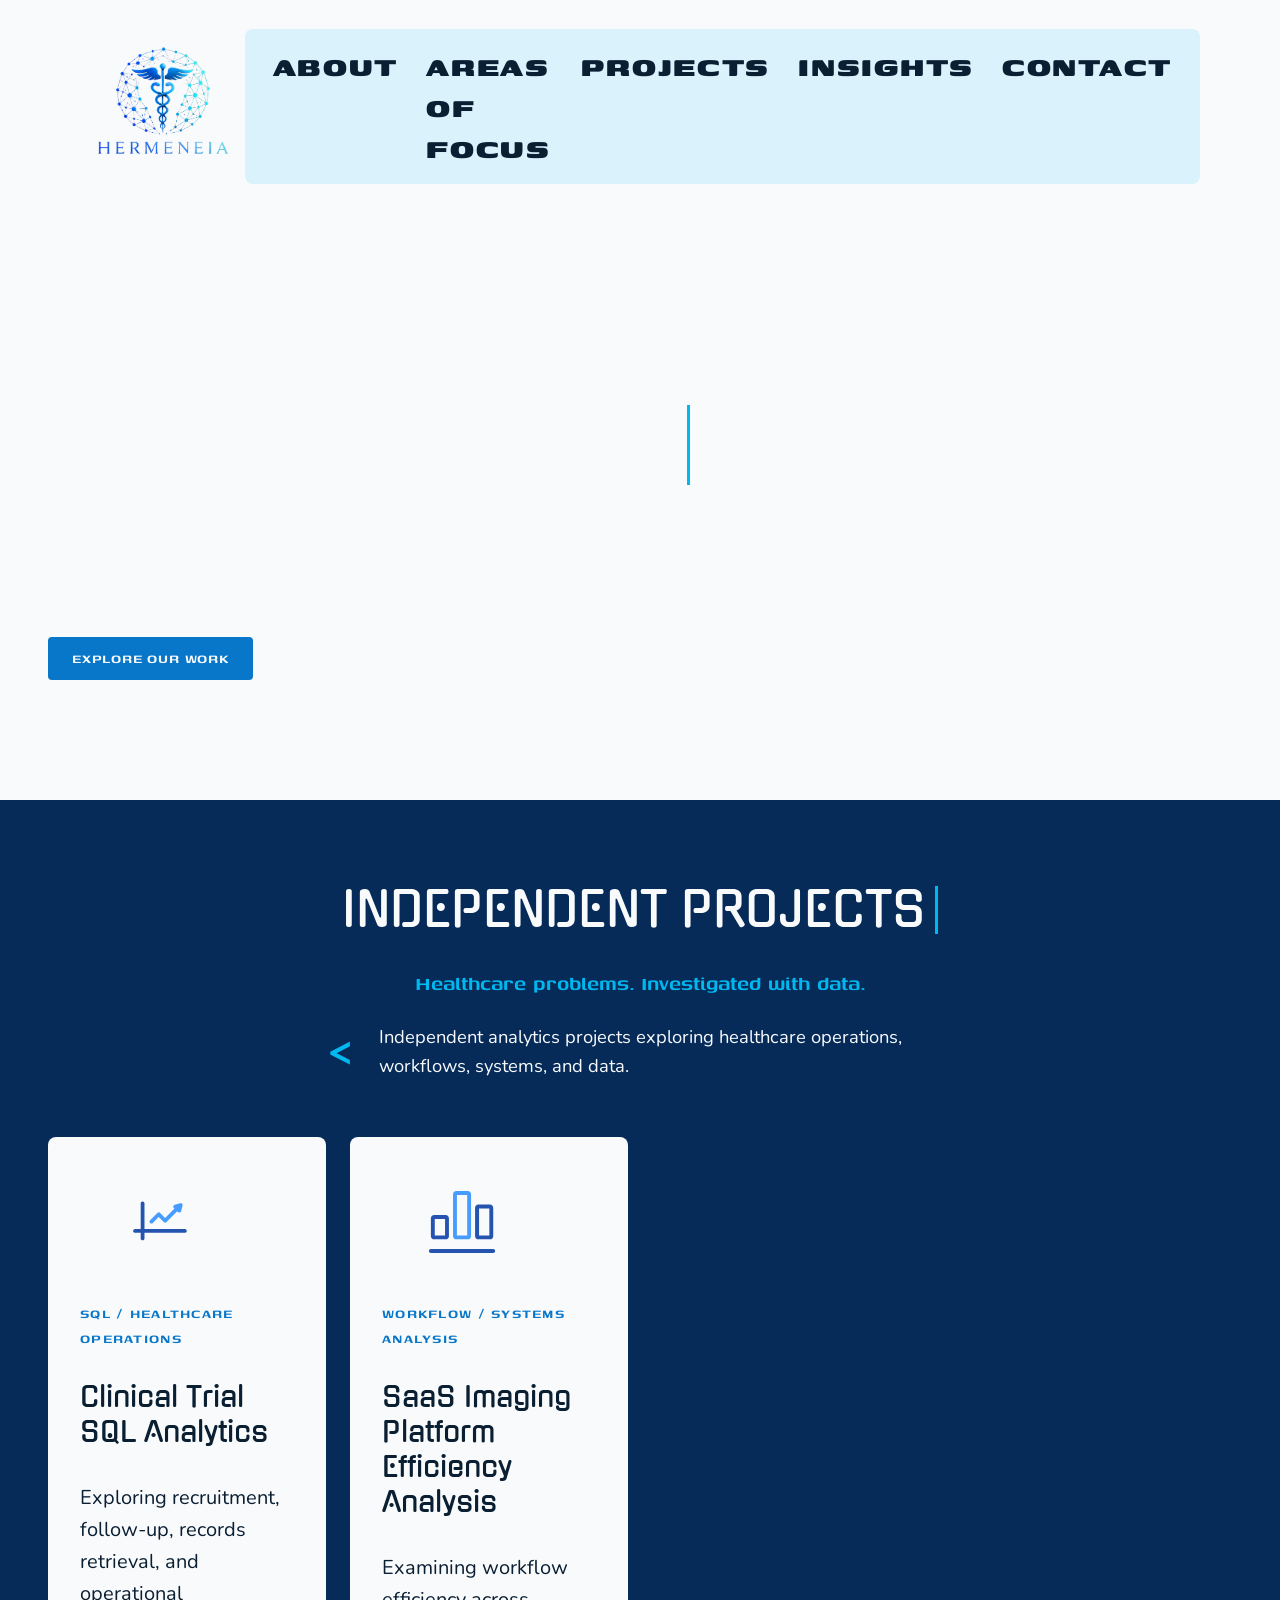
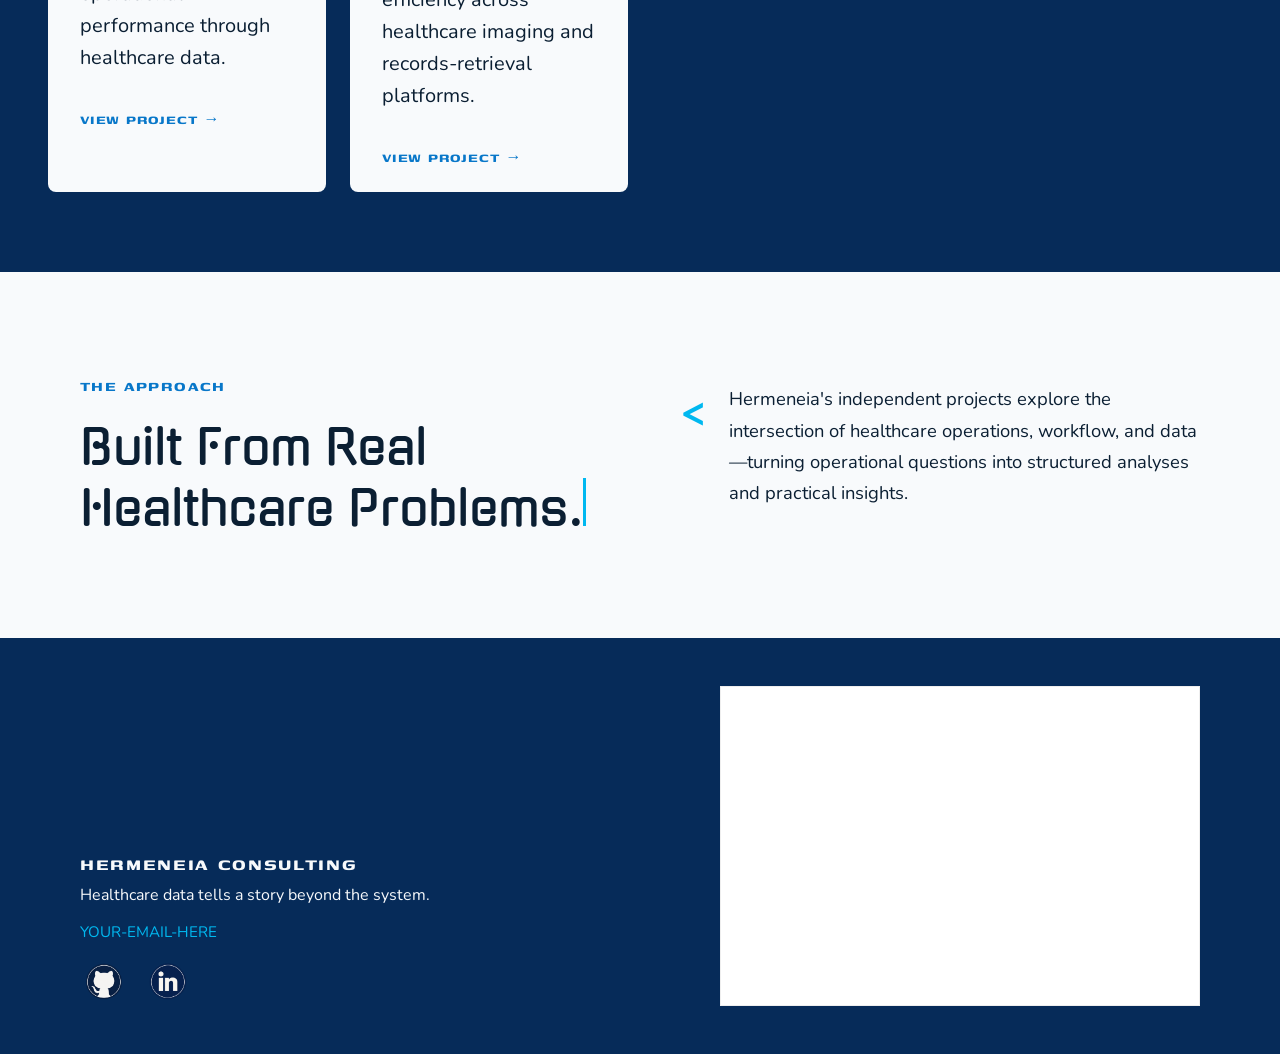
==== index.html @ ff1e73c4 "Build About page and add responsive design" ====
<!DOCTYPE html>
<html>
  <head>
    <meta charset="UTF-8">
    <meta name="viewport" content="width=device-width, initial-scale=1.0">
    <title>Hermeneia</title>
    <link rel="stylesheet" href="style.css">
  </head>

  <body>

    <header>
      <a class="brand" href="#">
        <img src="images/hermeneia-logo.png" alt="Hermeneia Consulting logo">
      </a>

      <nav>
        <a href="about.html">ABOUT</a>
        <a href="#">AREAS OF FOCUS</a>
        <a href="#">PROJECTS</a>
        <a href="#">INSIGHTS</a>
        <a href="#">CONTACT</a>
      </nav>
    </header>

    <main>

      <section class="hero">

  <video class="hero-video" autoplay muted loop playsinline>
    <source src="video/hero-network.mp4" type="video/mp4">
  </video>

  <div class="hero-content">
    <h1>
      OPERATIONAL ANALYTICS<br>
      FOR HEALTHCARE<span class="cursor"></span>
    </h1>

    <p>
      Healthcare operations, workflow analysis, and data-driven problem solving.
    </p>

    <a class="hero-button" href="#">EXPLORE OUR WORK</a>
  </div>

</section>

      <section class="projects">

        <div class="projects-header">

          <h2>
            INDEPENDENT PROJECTS<span class="cursor"></span>
          </h2>

          <p class="projects-intro">
            Healthcare problems. Investigated with data.
          </p>

          <div class="marked-text">
            <span class="text-marker">&lt;</span>

            <p>
              Independent analytics projects exploring healthcare operations,
              workflows, systems, and data.
            </p>
          </div>

        </div>

        <div class="project-grid">

          <article class="project-card">
            <img
              class="project-vector"
              src="images/clinical-trial.svg"
              alt=""
            >

            <p class="project-type">SQL / HEALTHCARE OPERATIONS</p>

            <h3>Clinical Trial SQL Analytics</h3>

            <p>
              Exploring recruitment, follow-up, records retrieval, and operational
              performance through healthcare data.
            </p>

            <a href="https://github.com/hermeneia-consulting/clinical-trial-sql-analytics">VIEW PROJECT →</a>
          </article>

          <article class="project-card">
            <img
              class="project-vector"
              src="images/imaging-platform.svg"
              alt=""
            >

            <p class="project-type">WORKFLOW / SYSTEMS ANALYSIS</p>

            <h3>SaaS Imaging Platform Efficiency Analysis</h3>

            <p>
              Examining workflow efficiency across healthcare imaging and
              records-retrieval platforms.
            </p>

            <a href="https://github.com/hermeneia-consulting/saas-imaging-platform-efficiency-analysis">VIEW PROJECT →</a>
          </article>

        </div>

      </section>

      <section class="approach">

        <div class="approach-heading">
          <p class="approach-label">THE APPROACH</p>

          <h2>
            Built From Real<br>
            Healthcare Problems.<span class="cursor"></span>
          </h2>
        </div>

        <div class="approach-text">

          <span class="text-marker">&lt;</span>

          <div class="approach-copy">
            <p>
              Hermeneia's independent projects explore the intersection of
              healthcare operations, workflow, and data—turning operational
              questions into structured analyses and practical insights.
            </p>
          </div>

        </div>

      </section>

    </main>

    <footer>

      <div class="footer-contact">

        <div class="footer-brand">
          <p>HERMENEIA CONSULTING</p>
          <p>Healthcare data tells a story beyond the system.</p>
        </div>

        <a class="footer-email" href="mailto:YOUR-EMAIL-HERE">
          YOUR-EMAIL-HERE
        </a>

        <div class="footer-socials">

          <a href="https://github.com/hermeneia-consulting" aria-label="Hermeneia on GitHub">
            <img src="images/github-icon.png" alt="">
          </a>

          <a href="https://www.linkedin.com/company/hermeneia-healthcare/" aria-label="Hermeneia on LinkedIn">
            <img src="images/linkedin-icon.png" alt="">
          </a>

        </div>

      </div>

      <div class="footer-newsletter">
        <iframe
          src="https://thehumanoverride.substack.com/embed"
          width="480"
          height="320"
          style="border: 1px solid #EEE; background: white"
          frameborder="0"
          scrolling="no">
        </iframe>
      </div>

    </footer>

  </body>
</html>
---- style.css ----
@import url('https://fonts.googleapis.com/css2?family=Genos:wght@400;500;600;700&family=Gugi&family=Nunito:wght@400;500;600;700&display=swap');


/* ========================================
   BRAND VARIABLES
   ======================================== */

:root {
  --navy: #0B1F33;
  --deep-blue: #062B59;
  --blue: #0877C9;
  --cyan: #00B8F0;
  --ice-blue: #D9F2FB;
  --off-white: #F8FAFC;
  --slate: #334155;
}


/* ========================================
   GLOBAL
   ======================================== */

* {
  box-sizing: border-box;
}

html,
body {
  width: 100%;
  max-width: 100%;
  overflow-x: hidden;
}

body {
  margin: 0;
  font-family: 'Nunito', sans-serif;
  background-color: var(--off-white);
  color: var(--slate);
}

img,
video,
iframe {
  max-width: 100%;
}


/* ========================================
   HEADER / NAVIGATION
   ======================================== */

header {
  display: flex;
  justify-content: space-between;
  align-items: center;
  padding: 24px 80px;
}

.brand img {
  display: block;
  width: 200px;
  height: auto;
}

nav {
  display: flex;
  gap: 28px;

  padding: 16px 28px;

  background-color: var(--ice-blue);
  border-radius: 8px;
}

nav a {
  font-family: 'Genos', sans-serif;
  font-size: 2.15rem;
  font-weight: 1000;
  letter-spacing: 0.05em;

  color: var(--navy);
  text-decoration: none;
}


/* ========================================
   SHARED TYPOGRAPHY
   ======================================== */

main section {
  padding: 120px 48px;
}

h1 {
  margin: 0;

  font-family: 'Genos', sans-serif;
  font-size: 5rem;
  line-height: 0.9;
  font-weight: 600;

  color: var(--navy);
}

main section p {
  max-width: 600px;
  margin-top: 32px;

  font-size: 1.25rem;
  line-height: 1.6;
}

.cursor {
  display: inline-block;

  width: 3px;
  height: 1em;

  background-color: var(--cyan);

  animation: blink 1s step-end infinite;
}

@keyframes blink {
  50% {
    opacity: 0;
  }
}

.text-marker {
  font-family: 'Genos', sans-serif;
  font-size: 4rem;
  font-weight: 600;
  line-height: 0.8;

  color: var(--cyan);
  text-align: center;
}


/* ========================================
   HOME — HERO
   ======================================== */

.hero {
  position: relative;
  overflow: hidden;

  padding: 120px 48px;
}

.hero-video {
  position: absolute;
  inset: 0;

  width: 100%;
  height: 100%;

  object-fit: cover;

  z-index: 0;
}

.hero-content {
  position: relative;
  z-index: 1;
}

.hero h1,
.hero p {
  color: var(--off-white);
}

.hero-button {
  display: inline-block;

  margin-top: 24px;
  padding: 12px 24px;

  font-family: 'Genos', sans-serif;
  font-size: 1rem;
  font-weight: 600;
  letter-spacing: 0.05em;

  color: var(--off-white);
  background-color: var(--blue);

  text-decoration: none;
  border-radius: 4px;
}

.hero-button:hover {
  background-color: var(--cyan);
}


/* ========================================
   HOME — PROJECTS
   ======================================== */

.projects {
  padding: 80px 48px;

  background-color: var(--deep-blue);
  color: var(--off-white);
}

.projects-header {
  display: flex;
  flex-direction: column;
  align-items: center;

  width: 100%;
}

.projects-header h2 {
  display: flex;
  align-items: center;
  justify-content: center;
  gap: 10px;

  width: 100%;
  margin: 0 0 24px;

  font-family: 'Gugi', sans-serif;
  font-size: 3rem;
  font-weight: 400;

  text-align: center;
}

.projects-intro {
  margin: 0 0 20px;

  font-family: 'Genos', sans-serif;
  font-size: 1.5rem;
  font-weight: 600;

  color: var(--cyan);
  text-align: center;
}

.projects-header .marked-text {
  display: grid;
  grid-template-columns: 48px 1fr;
  column-gap: 16px;
  align-items: start;

  max-width: 650px;
}

.projects-header .text-marker {
  font-size: 4rem;
  line-height: 0.8;
  text-align: center;
}

.projects-header .marked-text p {
  margin: 0;

  font-family: 'Nunito', sans-serif;
  font-size: 1.15rem;
  line-height: 1.6;

  text-align: left;
}

.project-grid {
  display: grid;
  grid-template-columns: repeat(4, 1fr);
  gap: 24px;

  margin-top: 56px;
}

.project-card {
  padding: 24px 32px;

  background-color: var(--off-white);
  color: var(--navy);

  border-radius: 8px;
}

.project-vector {
  display: block;

  width: 100%;
  max-width: 160px;
  height: 120px;

  margin-bottom: 20px;

  object-fit: contain;
}

.project-type {
  margin-top: 0;

  font-family: 'Genos', sans-serif;
  font-size: 1rem;
  font-weight: 600;
  letter-spacing: 0.08em;

  color: var(--blue);
}

.project-card h3 {
  font-family: 'Gugi', sans-serif;
  font-size: 1.75rem;
  font-weight: 400;
}

.project-card > p {
  line-height: 1.6;
}

.project-card a {
  display: inline-block;

  margin-top: 16px;

  font-family: 'Genos', sans-serif;
  font-weight: 700;
  letter-spacing: 0.05em;

  color: var(--blue);
  text-decoration: none;
}

.project-card a:hover {
  color: var(--cyan);
}


/* ========================================
   HOME — APPROACH
   ======================================== */

.approach {
  display: grid;
  grid-template-columns: 1fr 1fr;
  gap: 80px;

  padding: 100px 80px;

  background-color: var(--off-white);
  color: var(--navy);
}

.approach-label {
  margin: 0 0 20px;

  font-family: 'Genos', sans-serif;
  font-size: 1.1rem;
  font-weight: 700;
  letter-spacing: 0.08em;

  color: var(--blue);
}

.approach h2 {
  margin: 0;

  font-family: 'Gugi', sans-serif;
  font-size: 3rem;
  font-weight: 400;
  line-height: 1.2;
}

.approach-text {
  display: flex;
  align-items: flex-start;
  align-self: center;
  gap: 24px;

  max-width: 650px;
}

.marked-text {
  display: grid;
  grid-template-columns: 48px 1fr;
  column-gap: 16px;
  align-items: start;

  max-width: 650px;
}

.marked-text p {
  margin: 0;

  font-family: 'Nunito', sans-serif;
  font-size: 1.15rem;
  line-height: 1.6;
}

.approach-copy p:first-child {
  margin-top: 0;
}

.approach-copy p {
  font-size: 1.15rem;
  line-height: 1.7;
}


/* ========================================
   ABOUT — HERO
   ======================================== */

.about-hero {
  position: relative;
  overflow: hidden;

  min-height: 520px;
  padding: 100px 80px;

  display: flex;
  align-items: center;

  background-color: var(--deep-blue);
  color: var(--off-white);
}

.about-hero-content {
  position: relative;

  max-width: 720px;

  z-index: 2;
}

.about-hero h1,
.about-hero p {
  color: var(--off-white);
}

.about-hero p {
  max-width: 600px;
  margin-top: 32px;

  font-size: 1.25rem;
  line-height: 1.6;
}


/* ========================================
   ABOUT — HERO NETWORK
   ======================================== */

.network-graphic {
  position: absolute;
  top: 50%;
  right: 2%;

  width: 900px;
  height: 620px;

  transform: translateY(-50%) scale(1.15);
  transform-origin: center;

  z-index: 1;
  opacity: 0.9;
}

.network-node {
  position: absolute;

  width: 12px;
  height: 12px;

  border: 2px solid var(--cyan);
  border-radius: 50%;

  background-color: var(--deep-blue);

  box-shadow: 0 0 14px rgba(0, 184, 240, 0.45);
}

.node-1 {
  top: 40px;
  left: 80px;
}

.node-2 {
  top: 110px;
  left: 210px;
}

.node-3 {
  top: 55px;
  left: 380px;
}

.node-4 {
  top: 220px;
  left: 120px;
}

.node-5 {
  top: 260px;
  left: 300px;
}

.node-6 {
  top: 180px;
  left: 450px;
}

.node-7 {
  top: 120px;
  left: 520px;
}

.node-8 {
  top: 330px;
  left: 520px;
}

.node-9 {
  top: 420px;
  left: 220px;
}

.node-10 {
  top: 470px;
  left: 620px;
}

.node-11 {
  top: 70px;
  left: 650px;
}

.node-12 {
  top: 190px;
  left: 700px;
}

.node-13 {
  top: 300px;
  left: 640px;
}

.node-14 {
  top: 390px;
  left: 740px;
}

.node-15 {
  top: 500px;
  left: 470px;
}

.node-16 {
  top: 530px;
  left: 760px;
}

.network-line {
  position: absolute;

  height: 1px;

  background-color: var(--cyan);

  transform-origin: left center;

  opacity: 0.35;
}

.line-1 {
  width: 150px;
  top: 48px;
  left: 90px;
  transform: rotate(28deg);
}

.line-2 {
  width: 175px;
  top: 116px;
  left: 220px;
  transform: rotate(-18deg);
}

.line-3 {
  width: 190px;
  top: 122px;
  left: 215px;
  transform: rotate(55deg);
}

.line-4 {
  width: 185px;
  top: 228px;
  left: 130px;
  transform: rotate(12deg);
}

.line-5 {
  width: 165px;
  top: 266px;
  left: 310px;
  transform: rotate(-28deg);
}

.line-6 {
  width: 220px;
  top: 62px;
  left: 390px;
  transform: rotate(98deg);
}

.line-7 {
  width: 210px;
  top: 128px;
  left: 390px;
  transform: rotate(8deg);
}

.line-8 {
  width: 240px;
  top: 270px;
  left: 300px;
  transform: rotate(28deg);
}

.line-9 {
  width: 200px;
  top: 410px;
  left: 230px;
  transform: rotate(-18deg);
}

.line-10 {
  width: 180px;
  top: 345px;
  left: 510px;
  transform: rotate(62deg);
}

.line-11 {
  width: 150px;
  top: 78px;
  left: 530px;
  transform: rotate(-4deg);
}

.line-12 {
  width: 140px;
  top: 128px;
  left: 650px;
  transform: rotate(58deg);
}

.line-13 {
  width: 175px;
  top: 198px;
  left: 535px;
  transform: rotate(-3deg);
}

.line-14 {
  width: 155px;
  top: 198px;
  left: 700px;
  transform: rotate(67deg);
}

.line-15 {
  width: 180px;
  top: 308px;
  left: 640px;
  transform: rotate(34deg);
}

.line-16 {
  width: 190px;
  top: 398px;
  left: 570px;
  transform: rotate(-28deg);
}

.line-17 {
  width: 230px;
  top: 308px;
  left: 420px;
  transform: rotate(56deg);
}

.line-18 {
  width: 300px;
  top: 508px;
  left: 470px;
  transform: rotate(5deg);
}

.line-19 {
  width: 250px;
  top: 398px;
  left: 740px;
  transform: rotate(98deg);
}

.line-20 {
  width: 270px;
  top: 190px;
  left: 440px;
  transform: rotate(42deg);
}

.network-node:nth-of-type(3n) {
  width: 7px;
  height: 7px;
  opacity: 0.65;
}

.network-node:nth-of-type(4n) {
  width: 5px;
  height: 5px;

  border-width: 1px;

  opacity: 0.45;
}


/* ========================================
   ABOUT — THE STORY
   ======================================== */

.about-story {
  position: relative;
  overflow: hidden;

  width: 100%;
  min-height: 360px;
  padding: 80px;

  display: flex;
  align-items: center;

  background-color: var(--ice-blue);
  color: var(--navy);
}

.story-content {
  position: relative;

  display: grid;
  grid-template-columns: 48px 1fr;
  column-gap: 24px;

  width: 50%;
  max-width: 700px;

  z-index: 2;
}

.story-content .text-marker {
  margin-top: 2px;
}

.story-copy h2 {
  margin: 0 0 24px;

  font-family: 'Gugi', sans-serif;
  font-size: 2.5rem;
  font-weight: 600;
  line-height: 1.2;
  letter-spacing: 0.03em;

  color: var(--navy);
}

.story-copy p {
  margin: 0 0 20px;
  max-width: 560px;

  font-size: 1.15rem;
  line-height: 1.6;

  color: var(--navy);
}


/* ========================================
   ABOUT — STORY NETWORK
   ======================================== */

.story-network {
  position: absolute;
  top: 50%;
  right: -5%;

  width: 900px;
  height: 420px;

  transform: translateY(-50%) scale(1.1);
  transform-origin: center;

  z-index: 1;
  opacity: 0.65;
}

.story-node {
  position: absolute;

  width: 10px;
  height: 10px;

  border: 2px solid var(--cyan);
  border-radius: 50%;

  background-color: var(--ice-blue);
}

.story-node-1 {
  top: 70px;
  left: 80px;
}

.story-node-2 {
  top: 150px;
  left: 210px;
}

.story-node-3 {
  top: 85px;
  left: 350px;
}

.story-node-4 {
  top: 220px;
  left: 390px;
}

.story-node-5 {
  top: 135px;
  left: 520px;
}

.story-node-6 {
  top: 275px;
  left: 600px;
}

.story-node-7 {
  top: 80px;
  left: 680px;
}

.story-node-8 {
  top: 40px;
  left: 470px;
}

.story-node-9 {
  top: 175px;
  left: 610px;
}

.story-node-10 {
  top: 300px;
  left: 500px;
}

.story-node-11 {
  top: 45px;
  left: 720px;
}

.story-node-12 {
  top: 250px;
  left: 710px;
}

.story-line {
  position: absolute;

  height: 1px;

  background-color: var(--blue);

  transform-origin: left center;

  opacity: 0.55;
}

.story-line-1 {
  width: 155px;
  top: 78px;
  left: 88px;
  transform: rotate(32deg);
}

.story-line-2 {
  width: 155px;
  top: 156px;
  left: 218px;
  transform: rotate(-26deg);
}

.story-line-3 {
  width: 145px;
  top: 94px;
  left: 358px;
  transform: rotate(68deg);
}

.story-line-4 {
  width: 160px;
  top: 228px;
  left: 398px;
  transform: rotate(-33deg);
}

.story-line-5 {
  width: 165px;
  top: 142px;
  left: 528px;
  transform: rotate(58deg);
}

.story-line-6 {
  width: 180px;
  top: 282px;
  left: 608px;
  transform: rotate(-67deg);
}

.story-line-7 {
  width: 175px;
  top: 92px;
  left: 358px;
  transform: rotate(17deg);
}

.story-line-8 {
  width: 220px;
  top: 158px;
  left: 218px;
  transform: rotate(20deg);
}

.story-line-9 {
  width: 150px;
  top: 48px;
  left: 478px;
  transform: rotate(57deg);
}

.story-line-10 {
  width: 150px;
  top: 182px;
  left: 618px;
  transform: rotate(125deg);
}

.story-line-11 {
  width: 220px;
  top: 308px;
  left: 508px;
  transform: rotate(-15deg);
}

.story-line-12 {
  width: 245px;
  top: 52px;
  left: 478px;
  transform: rotate(0deg);
}

.story-line-13 {
  width: 210px;
  top: 182px;
  left: 618px;
  transform: rotate(21deg);
}

.story-line-14 {
  width: 220px;
  top: 258px;
  left: 520px;
  transform: rotate(-36deg);
}


/* ========================================
   ABOUT — OPERATIONS / DATA / SYSTEMS
   ======================================== */

.about-pillars {
  padding: 90px 80px;

  display: flex;
  justify-content: center;
  align-items: center;
  gap: 36px;

  background-color: var(--off-white);
}

.pillar {
  width: 220px;

  text-align: center;
}

.pillar-icon {
  width: 72px;
  height: 72px;

  margin: 0 auto 20px;

  display: flex;
  justify-content: center;
  align-items: center;

  border-radius: 50%;

  background-color: var(--ice-blue);
}

.pillar-icon img {
  width: 40px;
  height: 40px;

  object-fit: contain;
}

.pillar h3 {
  margin: 0 0 10px;

  font-family: 'Genos', sans-serif;
  font-size: 1.4rem;
  font-weight: 700;
  letter-spacing: 0.06em;

  color: var(--navy);
}

.pillar p {
  margin: 0;

  font-size: 1rem;
  line-height: 1.5;

  color: var(--slate);
}

.pillar-connector {
  width: 100px;
  height: 1px;

  background-color: var(--cyan);

  opacity: 0.6;
}


/* ========================================
   ABOUT — CLOSING
   ======================================== */

.about-closing {
  position: relative;
  overflow: hidden;

  width: 100%;
  min-height: 360px;
  padding: 80px;

  display: grid;
  grid-template-columns: 60px minmax(0, 700px) 1fr;
  column-gap: 24px;
  align-items: center;

  background-color: var(--ice-blue);
  color: var(--navy);
}

.closing-marker {
  align-self: start;
  padding-top: 6px;
}

.closing-copy {
  position: relative;
  z-index: 2;
}

.closing-copy h2 {
  margin: 0 0 24px;

  font-family: 'Gugi', sans-serif;
  font-size: 2.5rem;
  font-weight: 600;
  line-height: 1.2;
  letter-spacing: 0.03em;

  color: var(--navy);
}

.closing-copy p {
  max-width: 620px;
  margin: 0 0 18px;

  font-size: 1.15rem;
  line-height: 1.7;

  color: var(--slate);
}

.closing-highlight {
  font-family: 'Genos', sans-serif;
  font-size: 1.35rem !important;
  font-weight: 700;

  color: var(--cyan) !important;
}


/* ========================================
   ABOUT — CLOSING NETWORK
   ======================================== */

.closing-network {
  position: absolute;
  top: 50%;
  right: -2%;

  width: 520px;
  height: 300px;

  transform: translateY(-50%);

  opacity: 0.35;

  z-index: 1;
}

.closing-node {
  position: absolute;

  width: 9px;
  height: 9px;

  border: 2px solid var(--cyan);
  border-radius: 50%;

  background-color: var(--ice-blue);
}

.closing-node-1 {
  top: 40px;
  left: 70px;
}

.closing-node-2 {
  top: 90px;
  left: 210px;
}

.closing-node-3 {
  top: 190px;
  left: 150px;
}

.closing-node-4 {
  top: 210px;
  left: 330px;
}

.closing-node-5 {
  top: 80px;
  left: 420px;
}

.closing-line {
  position: absolute;

  height: 1px;

  background-color: var(--blue);

  transform-origin: left center;
}

.closing-line-1 {
  width: 150px;
  top: 48px;
  left: 78px;
  transform: rotate(20deg);
}

.closing-line-2 {
  width: 125px;
  top: 98px;
  left: 218px;
  transform: rotate(62deg);
}

.closing-line-3 {
  width: 190px;
  top: 198px;
  left: 158px;
  transform: rotate(7deg);
}

.closing-line-4 {
  width: 155px;
  top: 218px;
  left: 338px;
  transform: rotate(-52deg);
}

.closing-line-5 {
  width: 230px;
  top: 98px;
  left: 218px;
  transform: rotate(-4deg);
}


/* ========================================
   FOOTER
   ======================================== */

footer {
  display: flex;
  justify-content: space-between;
  align-items: flex-end;

  padding: 48px 80px;

  background-color: var(--deep-blue);
  color: var(--off-white);
}

.footer-contact {
  display: flex;
  flex-direction: column;
  align-items: flex-start;
  gap: 16px;
}

.footer-brand p:first-child {
  margin: 0 0 8px;

  font-family: 'Genos', sans-serif;
  font-size: 1.3rem;
  font-weight: 700;
  letter-spacing: 0.08em;
}

.footer-brand p:last-child {
  margin: 0;

  font-size: 1rem;
}

.footer-email {
  font-family: 'Nunito', sans-serif;
  font-size: 0.95rem;

  color: var(--cyan);
  text-decoration: none;
}

.footer-email:hover {
  text-decoration: underline;
}

.footer-socials {
  display: flex;
  align-items: center;
  gap: 16px;
}

.footer-socials img {
  display: block;

  width: 48px;
  height: 48px;

  object-fit: contain;
}

.footer-newsletter iframe {
  display: block;
  max-width: 100%;
}

.footer-copyright {
  margin: 16px 0 0;

  font-size: 0.8rem;

  color: var(--off-white);

  opacity: 0.7;
}


/* ========================================
   RESPONSIVE — SMALL DESKTOP / TABLET
   ======================================== */

@media (max-width: 1100px) {

  .project-grid {
    grid-template-columns: repeat(2, 1fr);
  }
}


@media (max-width: 900px) {

  /* HEADER */

  header {
    padding: 20px 24px;

    flex-direction: column;
    align-items: center;
    gap: 20px;
  }

  .brand img {
    width: 140px;
  }

  nav {
    width: 100%;

    padding: 14px 16px;

    justify-content: center;
    flex-wrap: wrap;
    gap: 16px;
  }

  nav a {
    font-size: 1.25rem;
  }


  /* HOME */

  .hero {
    padding: 90px 32px;
  }

  .hero h1 {
    font-size: clamp(3rem, 8vw, 4.5rem);
    line-height: 1;
  }

  .approach {
    grid-template-columns: 1fr;
    gap: 40px;

    padding: 70px 32px;
  }


  /* ABOUT HERO */

  .about-hero {
    min-height: auto;
    padding: 80px 32px;

    display: block;
  }

  .about-hero-content {
    width: 100%;
    max-width: 650px;
  }

  .about-hero h1 {
    font-size: clamp(3rem, 8vw, 4.5rem);
    line-height: 1;
  }

  .about-hero-content p {
    max-width: 550px;
  }

  .network-graphic {
    width: 650px;
    height: 500px;

    right: -250px;
    left: auto;

    opacity: 0.25;
  }


  /* STORY */

  .about-story {
    min-height: auto;
    padding: 70px 32px;

    display: block;
  }

  .story-content {
    width: 100%;
    max-width: 650px;
  }

  .story-copy p {
    max-width: 600px;
  }

  .story-network {
    width: 600px;
    height: 400px;

    right: -300px;

    opacity: 0.18;
  }


  /* OPERATIONS / DATA / SYSTEMS */

  .about-pillars {
    padding: 70px 32px;

    flex-direction: column;
    gap: 36px;
  }

  .pillar {
    width: 100%;
    max-width: 350px;
  }

  .pillar-connector {
    width: 1px;
    height: 50px;
  }


  /* CLOSING */

  .about-closing {
    min-height: auto;
    padding: 70px 32px;

    grid-template-columns: 40px minmax(0, 1fr);
    column-gap: 16px;
  }

  .closing-network {
    width: 500px;
    height: 300px;

    right: -300px;

    opacity: 0.15;
  }


  /* FOOTER */

  footer {
    padding: 48px 32px;

    flex-direction: column;
    align-items: stretch;
    gap: 40px;
  }

  .footer-newsletter {
    width: 100%;
  }

  .footer-newsletter iframe {
    width: 100%;
    max-width: 480px;
  }
}


/* ========================================
   RESPONSIVE — PHONE
   ======================================== */

@media (max-width: 600px) {

  /* HEADER */

  header {
    padding: 18px 20px;
    gap: 12px;
  }

  .brand img {
    width: 120px;
  }

  nav {
    gap: 10px 16px;
  }

  nav a {
    font-size: 1.05rem;
  }


  /* HOME */

  .hero,
  .projects,
  .approach {
    padding-left: 22px;
    padding-right: 22px;
  }

  .project-grid {
    grid-template-columns: 1fr;
  }

  .projects-header h2 {
    font-size: 2.25rem;
  }

  .projects-header .marked-text {
    grid-template-columns: 36px 1fr;
    column-gap: 12px;
  }


  /* ABOUT */

  .about-hero,
  .about-story,
  .about-pillars,
  .about-closing {
    padding-left: 22px;
    padding-right: 22px;
  }

  .about-hero h1 {
    font-size: 2.8rem;
    line-height: 1.08;
  }

  .story-content {
    grid-template-columns: 36px 1fr;
    column-gap: 12px;
  }

  .text-marker {
    font-size: 3rem;
  }

  .story-copy h2,
  .closing-copy h2 {
    font-size: 2rem;
  }

  .about-closing {
    display: block;
  }

  .closing-marker {
    margin-bottom: 20px;
  }

  .network-graphic,
  .story-network,
  .closing-network {
    opacity: 0.12;
  }


  /* FOOTER */

  .footer-socials img {
    width: 40px;
    height: 40px;
  }
}
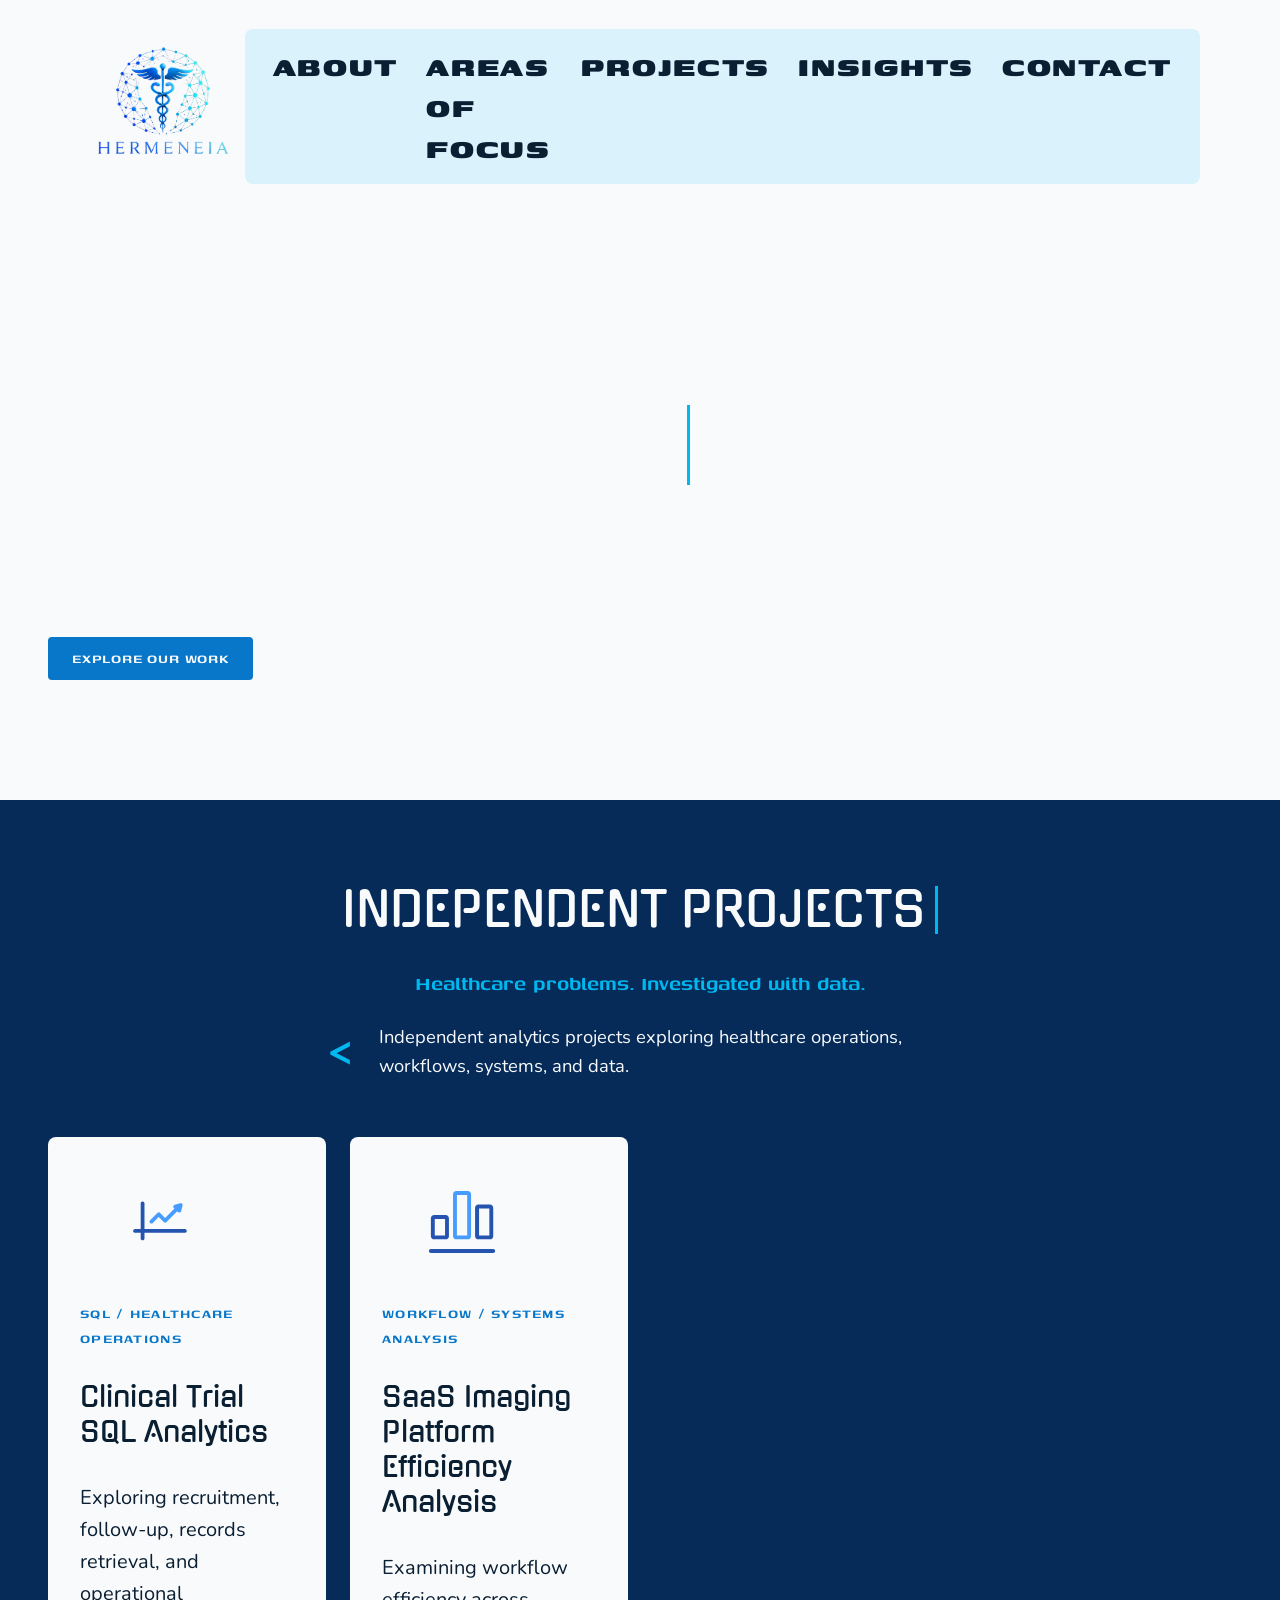
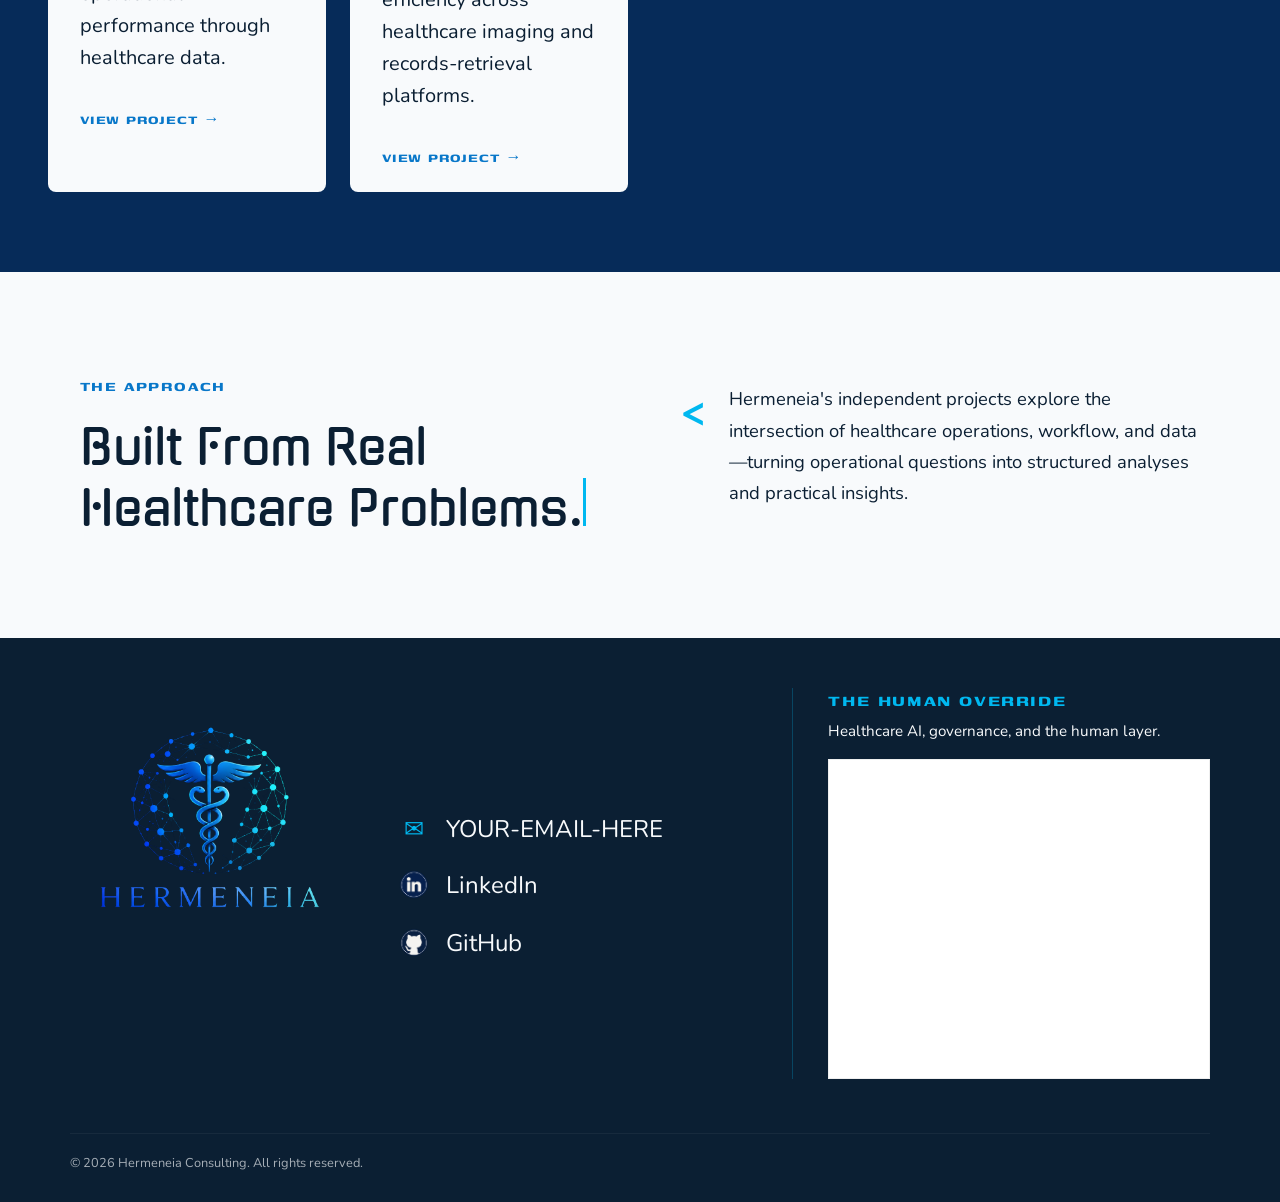
==== commit ba35ea62: "Add clinical trial case study and update site design" ====
--- a/index.html
+++ b/index.html
@@ -4,7 +4,7 @@
     <meta charset="UTF-8">
     <meta name="viewport" content="width=device-width, initial-scale=1.0">
     <title>Hermeneia</title>
-    <link rel="stylesheet" href="style.css">
+    <link rel="stylesheet" href="style.css?v=3">
   </head>
 
   <body>
@@ -16,8 +16,8 @@
 
       <nav>
         <a href="about.html">ABOUT</a>
-        <a href="#">AREAS OF FOCUS</a>
-        <a href="#">PROJECTS</a>
+        <a href="areas-of-focus.html">AREAS OF FOCUS</a>
+        <a href="index.html#projects">PROJECTS</a>
         <a href="#">INSIGHTS</a>
         <a href="#">CONTACT</a>
       </nav>
@@ -87,7 +87,7 @@
               performance through healthcare data.
             </p>
 
-            <a href="https://github.com/hermeneia-consulting/clinical-trial-sql-analytics">VIEW PROJECT →</a>
+            <a href="clinical-trial-sql-analytics.html">VIEW PROJECT →</a>
           </article>
 
           <article class="project-card">
@@ -141,46 +141,79 @@
       </section>
 
     </main>
-
-    <footer>
-
-      <div class="footer-contact">
-
-        <div class="footer-brand">
-          <p>HERMENEIA CONSULTING</p>
-          <p>Healthcare data tells a story beyond the system.</p>
-        </div>
-
-        <a class="footer-email" href="mailto:YOUR-EMAIL-HERE">
-          YOUR-EMAIL-HERE
-        </a>
-
-        <div class="footer-socials">
-
-          <a href="https://github.com/hermeneia-consulting" aria-label="Hermeneia on GitHub">
-            <img src="images/github-icon.png" alt="">
-          </a>
-
-          <a href="https://www.linkedin.com/company/hermeneia-healthcare/" aria-label="Hermeneia on LinkedIn">
-            <img src="images/linkedin-icon.png" alt="">
-          </a>
-
-        </div>
-
-      </div>
-
-      <div class="footer-newsletter">
-        <iframe
-          src="https://thehumanoverride.substack.com/embed"
-          width="480"
-          height="320"
-          style="border: 1px solid #EEE; background: white"
-          frameborder="0"
-          scrolling="no">
-        </iframe>
-      </div>
-
-    </footer>
-
+<!-- ========================================
+     FOOTER
+     ======================================== -->
+
+<footer class="site-footer">
+
+  <div class="footer-brand-column">
+    <a class="footer-logo" href="index.html">
+
+  <img src="images/hermeneia-logo.png" alt="Hermeneia Consulting logo">
+</a>
+
+    <div class="footer-brand">
+    </div>
+
+  </div>
+
+  <div class="footer-contact-column">
+
+    <a class="footer-contact-item" href="mailto:YOUR-EMAIL-HERE">
+      <span class="footer-contact-icon">✉</span>
+      <span>YOUR-EMAIL-HERE</span>
+    </a>
+
+    <a
+      class="footer-contact-item"
+      href="https://www.linkedin.com/company/hermeneia-healthcare/"
+      target="_blank"
+      rel="noopener noreferrer"
+    >
+      <img src="images/linkedin-icon.png" alt="">
+      <span>LinkedIn</span>
+    </a>
+
+    <a
+      class="footer-contact-item"
+      href="https://github.com/hermeneia-consulting"
+      target="_blank"
+      rel="noopener noreferrer"
+    >
+      <img src="images/github-icon.png" alt="">
+      <span>GitHub</span>
+    </a>
+
+  </div>
+
+  <div class="footer-publication-column">
+
+    <p class="footer-publication-label">THE HUMAN OVERRIDE</p>
+
+    <p class="footer-publication-copy">
+      Healthcare AI, governance, and the human layer.
+    </p>
+
+    <div class="footer-newsletter">
+      <iframe
+        src="https://thehumanoverride.substack.com/embed"
+        width="480"
+        height="320"
+        style="border: 1px solid #EEE; background: white"
+        frameborder="0"
+        scrolling="no">
+      </iframe>
+    </div>
+
+  </div>
+
+  <div class="footer-copyright">
+    © 2026 Hermeneia Consulting. All rights reserved.
+  </div>
+
+</footer>
+
+<!-- END FOOTER -->
   </body>
 </html>
--- a/style.css
+++ b/style.css
@@ -1227,82 +1227,712 @@
    FOOTER
    ======================================== */
 
-footer {
+.site-footer {
+  width: 100%;
+
+  display: grid;
+  grid-template-columns: 1fr 1.25fr 1.5fr;
+  gap: 48px;
+  align-items: start;
+
+  padding: 50px 70px 30px;
+
+  background-color: var(--navy);
+  color: var(--off-white);
+}
+
+
+/* BRAND */
+
+.footer-brand-column {
+  min-width: 0;
+}
+.footer-logo {
+  display: inline-block;
+  margin-bottom: 18px;
+}
+
+.footer-logo img {
+  display: block;
+  width: 350px;
+  height: auto;
+  max-width: 100%;
+}
+.footer-brand-name {
+  margin: 0 0 8px;
+
+  font-family: 'Genos', sans-serif;
+  font-size: 1.6rem;
+  font-weight: 700;
+  letter-spacing: 0.08em;
+
+  color: var(--off-white);
+}
+
+.footer-tagline {
+  max-width: 260px;
+  margin: 0;
+
+  font-size: 0.95rem;
+  line-height: 1.5;
+
+  color: var(--ice-blue);
+}
+
+
+/* CONTACT */
+
+.footer-contact-column {
+  min-width: 0;
+
   display: flex;
-  justify-content: space-between;
-  align-items: flex-end;
-
-  padding: 48px 80px;
+  flex-direction: column;
+  gap: 22px;
+
+  padding-top: 125px;
+}
+
+.footer-contact-item {
+  display: flex;
+  align-items: center;
+  gap: 14px;
+
+  font-size: 1.5rem;
+
+  color: var(--off-white);
+  text-decoration: none;
+}
+
+.footer-contact-item:hover {
+  color: var(--cyan);
+}
+
+.footer-contact-item img {
+  display: block;
+
+  width: 36px;
+  height: 36px;
+  max-width: 36px;
+
+  flex: 0 0 36px;
+
+  object-fit: contain;
+}
+
+.footer-contact-icon {
+  width: 36px;
+
+  flex: 0 0 36px;
+
+  font-size: 1.5rem;
+  text-align: center;
+
+  color: var(--cyan);
+}
+
+
+/* PUBLICATION */
+
+.footer-publication-column {
+  min-width: 0;
+
+  padding-left: 35px;
+
+  border-left: 1px solid rgba(0, 184, 240, 0.25);
+}
+
+.footer-publication-label {
+  margin: 0 0 8px;
+
+  font-family: 'Genos', sans-serif;
+  font-size: 1.25rem;
+  font-weight: 700;
+  letter-spacing: 0.08em;
+
+  color: var(--cyan);
+}
+
+.footer-publication-copy {
+  max-width: 380px;
+  margin: 0 0 16px;
+
+  font-size: 0.95rem;
+  line-height: 1.5;
+
+  color: var(--off-white);
+}
+
+
+/* SUBSTACK */
+
+.footer-newsletter {
+  width: 100%;
+  max-width: 480px;
+
+  overflow: hidden;
+}
+
+.footer-newsletter iframe {
+  display: block;
+
+  width: 100%;
+  max-width: 480px;
+  height: 320px;
+}
+
+
+/* COPYRIGHT */
+
+.footer-copyright {
+  grid-column: 1 / -1;
+
+  margin-top: 6px;
+  padding-top: 20px;
+
+  border-top: 1px solid rgba(255, 255, 255, 0.08);
+
+  font-size: 0.8rem;
+
+  color: var(--off-white);
+  opacity: 0.65;
+}
+
+/* ========================================
+   AREAS OF FOCUS — HERO
+   ======================================== */
+
+.focus-hero {
+  position: relative;
+  overflow: hidden;
+
+  min-height: 520px;
+  padding: 100px 80px;
+
+  display: flex;
+  align-items: center;
 
   background-color: var(--deep-blue);
   color: var(--off-white);
 }
 
-.footer-contact {
-  display: flex;
-  flex-direction: column;
-  align-items: flex-start;
-  gap: 16px;
-}
-
-.footer-brand p:first-child {
-  margin: 0 0 8px;
-
+.focus-hero-content {
+  position: relative;
+  z-index: 2;
+
+  width: 55%;
+  max-width: 720px;
+}
+
+.focus-hero h1 {
+  margin: 0;
+
+  font-family: 'Gugi', sans-serif;
+  font-size: 4.5rem;
+  font-weight: 400;
+  line-height: 1.1;
+
+  color: var(--off-white);
+}
+
+.focus-intro {
+  max-width: 580px;
+  margin-top: 32px;
+
+  font-size: 1.25rem;
+  line-height: 1.6;
+
+  color: var(--off-white);
+}
+
+.focus-hero-network {
+-webkit-mask-image: linear-gradient(to right, transparent 0%, black 18%, black 100%);
+mask-image: linear-gradient(to right, transparent 0%, black 18%, black 100%);
+  
+position: absolute;
+  top: 50%;
+  right: 8%;
+
+  width: 70%;
+  max-width: 900px;
+  height: auto;
+
+  transform: translateY(-50%);
+
+  opacity: 0.65;
+  z-index: 1;
+}
+/* ========================================
+   AREAS OF FOCUS — FOCUS GRID
+   ======================================== */
+
+.focus-areas {
+  padding: 110px 8%;
+  background: #f7f9fb;
+}
+
+.focus-grid {
+  position: relative;
+
+  max-width: 1200px;
+  margin: 0 auto;
+
+  display: grid;
+  grid-template-columns: repeat(2, 1fr);
+  gap: 70px 100px;
+}
+
+.focus-card {
+  position: relative;
+  padding: 35px 40px 40px;
+
+  border-top: 1px solid rgba(31, 183, 214, 0.55);
+}
+
+.focus-number {
+  display: block;
+  margin-bottom: 20px;
+
+  font-family: 'Gugi', sans-serif;
+  font-size: 1rem;
+  letter-spacing: 0.12em;
+
+  color: #1fb7d6;
+}
+
+.focus-card h2 {
+  margin: 0 0 22px;
+
+  font-family: 'Gugi', sans-serif;
+  font-size: 2rem;
+  font-weight: 400;
+  line-height: 1.15;
+
+  color: #15395b;
+}
+
+.focus-card p {
+  max-width: 470px;
+  margin: 0;
+
+  font-size: 1.05rem;
+  line-height: 1.7;
+
+  color: #435466;
+}
+
+/* Small network node attached to each focus area */
+
+.focus-card::before {
+  content: "";
+
+  position: absolute;
+  top: -6px;
+  left: 0;
+
+  width: 11px;
+  height: 11px;
+
+  border: 2px solid #1fb7d6;
+  border-radius: 50%;
+  background: #f7f9fb;
+}
+.focus-card::after {
+  content: "";
+
+  position: absolute;
+  top: -4px;
+  right: 22%;
+
+  width: 7px;
+  height: 7px;
+
+  border: 1.5px solid #1fb7d6;
+  border-radius: 50%;
+  background: #f7f9fb;
+}
+/* ========================================
+   AREAS OF FOCUS — SYSTEMS SECTION
+   ======================================== */
+
+.focus-systems {
+  position: relative;
+  overflow: hidden;
+
+  min-height: 520px;
+  padding: 90px 80px;
+
+  display: grid;
+  grid-template-columns: 1fr 1.2fr;
+  gap: 60px;
+  align-items: center;
+
+  background-color: var(--ice-blue);
+  color: var(--navy);
+}
+
+.focus-systems-copy {
+  position: relative;
+  z-index: 2;
+}
+
+.focus-systems h2 {
+  margin: 0 0 28px;
+
+  font-family: 'Gugi', sans-serif;
+  font-size: 3rem;
+  font-weight: 400;
+  line-height: 1.15;
+
+  color: var(--navy);
+}
+
+.focus-systems p {
+  max-width: 560px;
+  margin: 0 0 20px;
+
+  font-size: 1.15rem;
+  line-height: 1.7;
+
+  color: var(--slate);
+}
+
+.focus-systems-highlight {
   font-family: 'Genos', sans-serif;
-  font-size: 1.3rem;
+  font-size: 1.35rem !important;
+  font-weight: 700;
+
+  color: var(--cyan) !important;
+}
+
+.focus-systems-visual {
+  position: relative;
+  min-height: 380px;
+}
+
+.focus-systems-visual img {
+  position: absolute;
+  top: 50%;
+  right: -6%;
+
+  width: 115%;
+  max-width: 720px;
+  height: auto;
+
+  transform: translateY(-50%);
+
+  opacity: 0.28;
+
+  -webkit-mask-image: radial-gradient(
+    circle at center,
+    black 55%,
+    transparent 100%
+  );
+
+  mask-image: radial-gradient(
+    circle at center,
+    black 55%,
+    transparent 100%
+  );
+}
+/* ========================================
+   PROJECT DETAIL — CLINICAL TRIAL
+   ======================================== */
+
+.project-detail-hero {
+  padding: 110px 80px;
+  background-color: var(--deep-blue);
+  color: var(--off-white);
+  position: relative;
+  overflow: hidden;
+  isolation: isolate;
+}
+.project-hero-video {
+  position: absolute;
+  inset: 0;
+
+  width: 100%;
+  height: 100%;
+
+  object-fit: cover;
+
+  z-index: -2;
+}
+
+.project-hero-overlay {
+  position: absolute;
+  inset: 0;
+
+  background: rgba(6, 43, 89, 0.82);
+
+  z-index: -1;
+}
+
+
+.project-detail-copy {
+  max-width: 1000px;
+  position: relative;
+  z-index: 1;
+}
+
+.project-detail-label {
+  margin: 0 0 18px;
+
+  font-family: 'Genos', sans-serif;
+  font-size: 1.1rem;
+  font-weight: 700;
+  letter-spacing: 0.1em;
+
+  color: var(--cyan);
+}
+
+.project-detail-hero h1 {
+  margin: 0;
+
+  font-family: 'Gugi', sans-serif;
+  font-size: 4rem;
+  font-weight: 400;
+  line-height: 1.1;
+
+  color: var(--off-white);
+}
+
+.project-detail-hero p {
+  max-width: 700px;
+  margin-top: 30px;
+
+  font-size: 1.25rem;
+  line-height: 1.6;
+
+  color: var(--off-white);
+}
+
+
+/* PROJECT SNAPSHOT */
+
+.project-snapshot {
+  padding: 60px 80px;
+
+  display: grid;
+  grid-template-columns: repeat(4, 1fr);
+  gap: 30px;
+
+  background-color: var(--off-white);
+}
+
+.snapshot-item {
+  text-align: center;
+}
+
+.snapshot-number {
+  display: block;
+
+  font-family: 'Gugi', sans-serif;
+  font-size: 2.8rem;
+
+  color: var(--blue);
+}
+
+.snapshot-label {
+  display: block;
+  margin-top: 10px;
+
+  font-family: 'Genos', sans-serif;
+  font-size: 1rem;
   font-weight: 700;
   letter-spacing: 0.08em;
-}
-
-.footer-brand p:last-child {
+
+  color: var(--navy);
+}
+
+
+/* SHARED PROJECT SECTION */
+
+.project-problem,
+.project-data-model,
+.project-evolution {
+  padding: 90px 80px;
+
+  background-color: var(--ice-blue);
+}
+
+.project-data-model {
+  background-color: var(--off-white);
+}
+
+.project-section-heading {
+  display: grid;
+  grid-template-columns: 48px minmax(0, 760px);
+  column-gap: 20px;
+
+  max-width: 900px;
+  margin: 0 auto;
+}
+
+.project-section-heading h2 {
+  margin: 0 0 24px;
+
+  font-family: 'Gugi', sans-serif;
+  font-size: 2.6rem;
+  font-weight: 400;
+
+  color: var(--navy);
+}
+
+.project-section-heading p {
+  margin: 0 0 18px;
+
+  font-size: 1.15rem;
+  line-height: 1.7;
+
+  color: var(--slate);
+}
+
+
+/* WORKFLOW VISUAL */
+
+.project-workflow-visual {
+  padding: 70px 60px;
+  background-color: var(--off-white);
+}
+
+.project-workflow-visual img {
+  display: block;
+
+  width: 100%;
+  max-width: 1400px;
+
+  margin: 0 auto;
+}
+
+
+/* FINDINGS */
+
+.project-findings {
+  padding: 100px 80px;
+
+  background-color: var(--deep-blue);
+  color: var(--off-white);
+}
+
+.project-findings > h2 {
+  margin: 0 0 50px;
+
+  font-family: 'Gugi', sans-serif;
+  font-size: 3rem;
+  font-weight: 400;
+
+  text-align: center;
+}
+
+.findings-grid {
+  max-width: 1200px;
+  margin: 0 auto;
+
+  display: grid;
+  grid-template-columns: repeat(2, 1fr);
+  gap: 40px;
+}
+
+.finding-card {
+  padding: 32px;
+
+  border-top: 1px solid rgba(0, 184, 240, 0.65);
+}
+
+.finding-number {
+  display: block;
+  margin-bottom: 18px;
+
+  font-family: 'Gugi', sans-serif;
+  color: var(--cyan);
+}
+
+.finding-card h3 {
+  margin: 0 0 18px;
+
+  font-family: 'Gugi', sans-serif;
+  font-size: 1.7rem;
+  font-weight: 400;
+
+  color: var(--off-white);
+}
+
+.finding-card p {
   margin: 0;
 
-  font-size: 1rem;
-}
-
-.footer-email {
-  font-family: 'Nunito', sans-serif;
+  font-size: 1.05rem;
+  line-height: 1.7;
+
+  color: var(--off-white);
+}
+
+
+/* FUTURE STATE */
+
+.project-future-state {
+  padding: 90px 80px;
+
+  background-color: var(--off-white);
+  text-align: center;
+}
+
+.project-future-state h2 {
+  margin: 0 0 40px;
+
+  font-family: 'Gugi', sans-serif;
+  font-size: 2.8rem;
+
+  color: var(--navy);
+}
+
+.future-state-flow {
+  display: flex;
+  justify-content: center;
+  align-items: center;
+  gap: 24px;
+  flex-wrap: wrap;
+
+  font-family: 'Genos', sans-serif;
+  font-size: 1.4rem;
+  font-weight: 700;
+
+  color: var(--blue);
+}
+
+
+/* TECHNICAL */
+
+.project-technical {
+  padding: 90px 80px;
+
+  background-color: var(--navy);
+  color: var(--off-white);
+
+  text-align: center;
+}
+
+.project-technical h2 {
+  margin: 0 0 30px;
+
+  font-family: 'Gugi', sans-serif;
+  font-size: 2.4rem;
+
+  color: var(--off-white);
+}
+.project-technical .project-detail-label {
+  max-width: none;
+  margin: 0 auto 18px;
+  text-align: center;
+}
+
+.project-technical .technical-note {
+  max-width: none;
+  margin: -10px auto 35px;
+
   font-size: 0.95rem;
-
-  color: var(--cyan);
-  text-decoration: none;
-}
-
-.footer-email:hover {
-  text-decoration: underline;
-}
-
-.footer-socials {
-  display: flex;
-  align-items: center;
-  gap: 16px;
-}
-
-.footer-socials img {
-  display: block;
-
-  width: 48px;
-  height: 48px;
-
-  object-fit: contain;
-}
-
-.footer-newsletter iframe {
-  display: block;
-  max-width: 100%;
-}
-
-.footer-copyright {
-  margin: 16px 0 0;
-
-  font-size: 0.8rem;
-
-  color: var(--off-white);
-
-  opacity: 0.7;
-}
-
-
+  color: var(--ice-blue);
+  text-align: center;
+}
 /* ========================================
    RESPONSIVE — SMALL DESKTOP / TABLET
    ======================================== */
@@ -1363,7 +1993,76 @@
 
     padding: 70px 32px;
   }
-
+  .focus-hero {
+  min-height: auto;
+  padding: 80px 32px;
+  display: block;
+}
+
+.focus-hero-content {
+  width: 100%;
+  max-width: 620px;
+}
+
+.focus-hero h1 {
+  font-size: clamp(3rem, 9vw, 4.5rem);
+  line-height: 1.05;
+}
+
+.focus-intro {
+  max-width: 560px;
+}
+
+.focus-hero-network {
+  position: absolute;
+  top: auto;
+  right: -120px;
+  bottom: 40px;
+
+  width: 520px;
+  max-width: none;
+
+  transform: none;
+
+  opacity: 0.22;
+}
+
+.focus-grid {
+  grid-template-columns: 1fr;
+  gap: 56px;
+}
+
+.focus-card {
+  width: 100%;
+  max-width: 650px;
+  margin: 0 auto;
+}
+
+.focus-systems {
+  min-height: auto;
+  padding: 70px 32px;
+
+  grid-template-columns: 1fr;
+  gap: 30px;
+}
+
+.focus-systems-visual {
+  min-height: 300px;
+}
+
+.focus-systems-visual img {
+  position: relative;
+  top: auto;
+  right: auto;
+
+  width: 100%;
+  max-width: 520px;
+
+  margin: 0 auto;
+  display: block;
+
+  transform: none;
+}
 
   /* ABOUT HERO */
 
@@ -1469,23 +2168,28 @@
 
   /* FOOTER */
 
-  footer {
-    padding: 48px 32px;
-
-    flex-direction: column;
-    align-items: stretch;
-    gap: 40px;
-  }
-
-  .footer-newsletter {
-    width: 100%;
-  }
-
-  .footer-newsletter iframe {
-    width: 100%;
-    max-width: 480px;
-  }
-}
+.site-footer {
+  grid-template-columns: 1fr 1fr;
+  gap: 40px;
+
+  padding: 45px 32px 28px;
+}
+
+.footer-publication-column {
+  grid-column: 1 / -1;
+
+  padding-left: 0;
+  padding-top: 30px;
+
+  border-left: 0;
+  border-top: 1px solid rgba(0, 184, 240, 0.25);
+}
+
+.footer-copyright {
+  grid-column: 1 / -1;
+}
+
+/* AREAS OF FOCUS — TABLET / MOBILE */
 
 
 /* ========================================
@@ -1583,8 +2287,64 @@
 
   /* FOOTER */
 
-  .footer-socials img {
-    width: 40px;
-    height: 40px;
-  }
+.site-footer {
+  grid-template-columns: 380px 1fr 1.25fr;
+  gap: 30px;
+
+  padding: 40px 22px 24px;
+}
+
+.footer-publication-column {
+  grid-column: auto;
+
+  padding-top: 28px;
+}
+
+.footer-copyright {
+  grid-column: auto;
+}
+
+.footer-newsletter iframe {
+  width: 100%;
+  height: 320px;
+}
+
+  /* AREAS OF FOCUS — PHONE */
+
+.focus-hero,
+.focus-areas,
+.focus-systems {
+  padding-left: 22px;
+  padding-right: 22px;
+}
+
+.focus-hero h1 {
+  font-size: 2.8rem;
+}
+
+.focus-hero-network {
+  right: -180px;
+  bottom: 60px;
+
+  width: 500px;
+
+  opacity: 0.14;
+}
+
+.focus-card {
+  padding-left: 0;
+  padding-right: 0;
+}
+
+.focus-card h2 {
+  font-size: 1.8rem;
+}
+
+.focus-systems h2 {
+  font-size: 2.2rem;
+}
+
+.focus-systems-visual {
+  min-height: 240px;
+}
 }
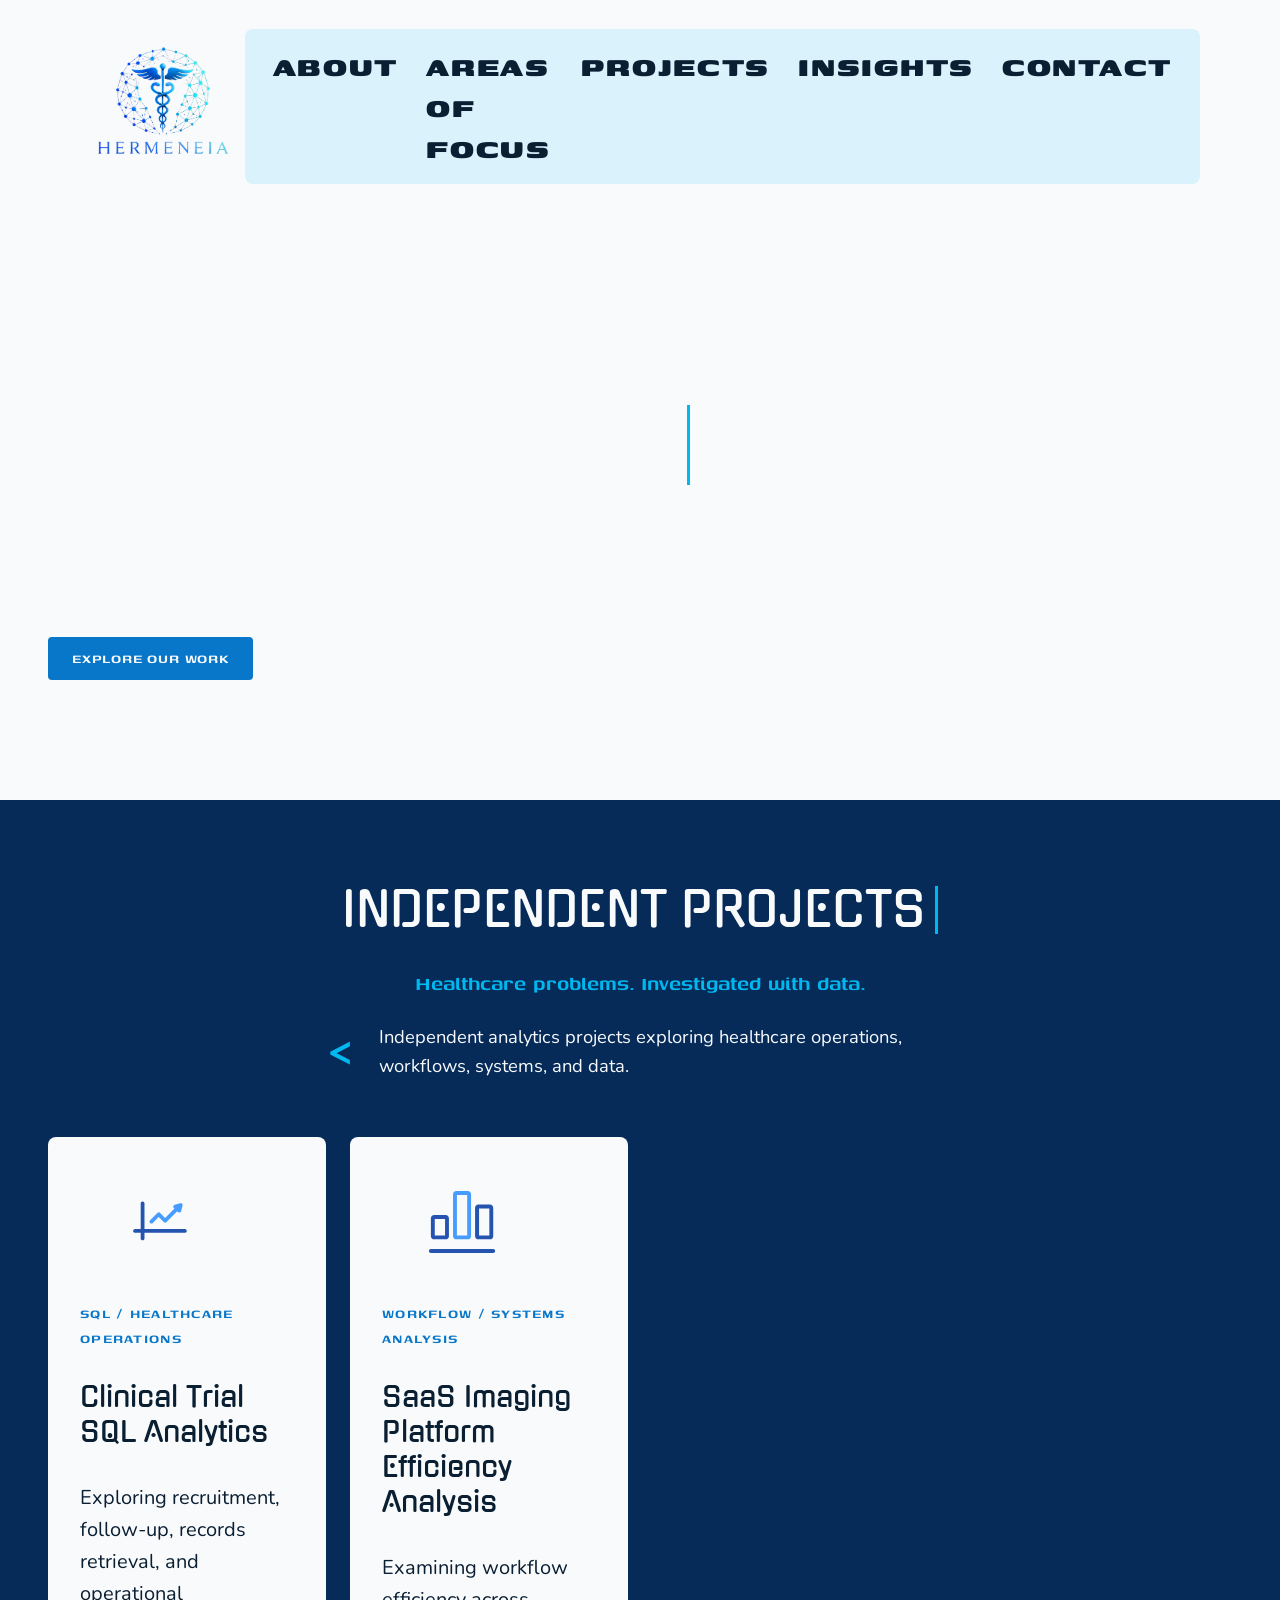
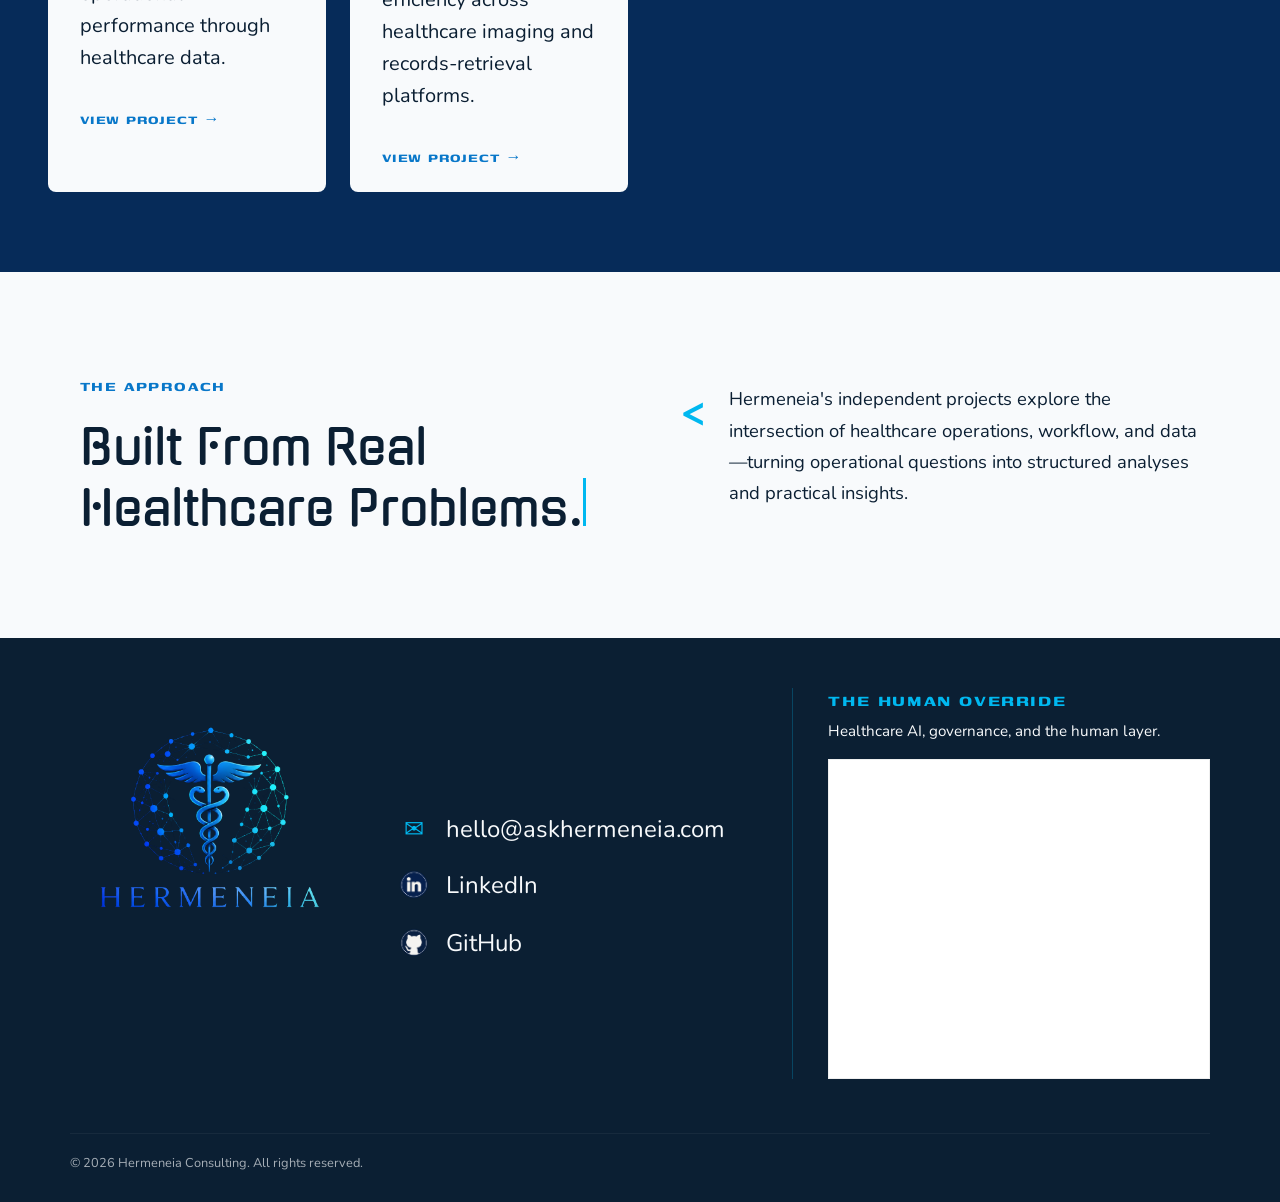
==== commit 8f1e4340: "Update mobile styles and site contact details" ====
--- a/index.html
+++ b/index.html
@@ -162,7 +162,7 @@
 
     <a class="footer-contact-item" href="mailto:YOUR-EMAIL-HERE">
       <span class="footer-contact-icon">✉</span>
-      <span>YOUR-EMAIL-HERE</span>
+      <span>hello@askhermeneia.com</span>
     </a>
 
     <a
--- a/style.css
+++ b/style.css
@@ -1945,6 +1945,10 @@
 }
 
 
+/* ========================================
+   RESPONSIVE — TABLET
+   ======================================== */
+
 @media (max-width: 900px) {
 
   /* HEADER */
@@ -1963,7 +1967,6 @@
 
   nav {
     width: 100%;
-
     padding: 14px 16px;
 
     justify-content: center;
@@ -1993,78 +1996,87 @@
 
     padding: 70px 32px;
   }
+
+
+  /* AREAS OF FOCUS */
+
   .focus-hero {
-  min-height: auto;
-  padding: 80px 32px;
-  display: block;
-}
-
-.focus-hero-content {
-  width: 100%;
-  max-width: 620px;
-}
-
-.focus-hero h1 {
-  font-size: clamp(3rem, 9vw, 4.5rem);
-  line-height: 1.05;
-}
-
-.focus-intro {
-  max-width: 560px;
-}
-
-.focus-hero-network {
-  position: absolute;
-  top: auto;
-  right: -120px;
-  bottom: 40px;
-
-  width: 520px;
-  max-width: none;
-
-  transform: none;
-
-  opacity: 0.22;
-}
-
-.focus-grid {
-  grid-template-columns: 1fr;
-  gap: 56px;
-}
-
-.focus-card {
-  width: 100%;
-  max-width: 650px;
-  margin: 0 auto;
-}
-
-.focus-systems {
-  min-height: auto;
-  padding: 70px 32px;
-
-  grid-template-columns: 1fr;
-  gap: 30px;
-}
-
-.focus-systems-visual {
-  min-height: 300px;
-}
-
-.focus-systems-visual img {
-  position: relative;
-  top: auto;
-  right: auto;
-
-  width: 100%;
-  max-width: 520px;
-
-  margin: 0 auto;
-  display: block;
-
-  transform: none;
-}
-
-  /* ABOUT HERO */
+    min-height: auto;
+    padding: 80px 32px;
+
+    display: block;
+  }
+
+  .focus-hero-content {
+    width: 100%;
+    max-width: 620px;
+  }
+
+  .focus-hero h1 {
+    font-size: clamp(3rem, 9vw, 4.5rem);
+    line-height: 1.05;
+  }
+
+  .focus-intro {
+    max-width: 560px;
+  }
+
+  .focus-hero-network {
+    position: absolute;
+
+    top: auto;
+    right: -120px;
+    bottom: 40px;
+
+    width: 520px;
+    max-width: none;
+
+    transform: none;
+
+    opacity: 0.22;
+  }
+
+  .focus-grid {
+    grid-template-columns: 1fr;
+    gap: 56px;
+  }
+
+  .focus-card {
+    width: 100%;
+    max-width: 650px;
+    margin: 0 auto;
+  }
+
+  .focus-systems {
+    min-height: auto;
+    padding: 70px 32px;
+
+    grid-template-columns: 1fr;
+    gap: 30px;
+  }
+
+  .focus-systems-visual {
+    min-height: 300px;
+  }
+
+  .focus-systems-visual img {
+    position: relative;
+
+    top: auto;
+    right: auto;
+
+    display: block;
+
+    width: 100%;
+    max-width: 520px;
+
+    margin: 0 auto;
+
+    transform: none;
+  }
+
+
+  /* ABOUT */
 
   .about-hero {
     min-height: auto;
@@ -2097,9 +2109,6 @@
     opacity: 0.25;
   }
 
-
-  /* STORY */
-
   .about-story {
     min-height: auto;
     padding: 70px 32px;
@@ -2125,9 +2134,6 @@
     opacity: 0.18;
   }
 
-
-  /* OPERATIONS / DATA / SYSTEMS */
-
   .about-pillars {
     padding: 70px 32px;
 
@@ -2145,9 +2151,6 @@
     height: 50px;
   }
 
-
-  /* CLOSING */
-
   .about-closing {
     min-height: auto;
     padding: 70px 32px;
@@ -2166,30 +2169,96 @@
   }
 
 
+  /* CLINICAL TRIAL PROJECT */
+
+  .project-detail-hero {
+    padding: 80px 32px;
+  }
+
+  .project-detail-hero h1 {
+    font-size: clamp(2.8rem, 7vw, 4rem);
+    line-height: 1.15;
+  }
+
+  .project-detail-hero p {
+    font-size: 1.1rem;
+  }
+
+  .project-snapshot {
+    grid-template-columns: repeat(2, 1fr);
+    gap: 36px;
+
+    padding: 50px 32px;
+  }
+
+  .snapshot-number {
+    font-size: 2.2rem;
+  }
+
+  .project-problem,
+  .project-data-model,
+  .project-evolution {
+    padding: 70px 32px;
+  }
+
+  .project-section-heading {
+    grid-template-columns: 40px minmax(0, 1fr);
+    column-gap: 16px;
+  }
+
+  .project-section-heading h2 {
+    font-size: 2.2rem;
+  }
+
+  .project-workflow-visual {
+    overflow-x: auto;
+
+    padding: 50px 32px;
+  }
+
+  .project-workflow-visual img {
+    width: 950px;
+    max-width: none;
+  }
+
+  .project-findings {
+    padding: 70px 32px;
+  }
+
+  .findings-grid {
+    grid-template-columns: 1fr;
+    gap: 24px;
+  }
+
+  .project-future-state,
+  .project-technical {
+    padding: 70px 32px;
+  }
+
+
   /* FOOTER */
 
-.site-footer {
-  grid-template-columns: 1fr 1fr;
-  gap: 40px;
-
-  padding: 45px 32px 28px;
-}
-
-.footer-publication-column {
-  grid-column: 1 / -1;
-
-  padding-left: 0;
-  padding-top: 30px;
-
-  border-left: 0;
-  border-top: 1px solid rgba(0, 184, 240, 0.25);
-}
-
-.footer-copyright {
-  grid-column: 1 / -1;
-}
-
-/* AREAS OF FOCUS — TABLET / MOBILE */
+  .site-footer {
+    grid-template-columns: 1fr 1fr;
+    gap: 40px;
+
+    padding: 45px 32px 28px;
+  }
+
+  .footer-publication-column {
+    grid-column: 1 / -1;
+
+    padding-left: 0;
+    padding-top: 30px;
+
+    border-left: 0;
+    border-top: 1px solid rgba(0, 184, 240, 0.25);
+  }
+
+  .footer-copyright {
+    grid-column: 1 / -1;
+  }
+}
 
 
 /* ========================================
@@ -2285,66 +2354,371 @@
   }
 
 
+  /* AREAS OF FOCUS */
+
+  .focus-hero,
+  .focus-areas,
+  .focus-systems {
+    padding-left: 22px;
+    padding-right: 22px;
+  }
+
+  .focus-hero h1 {
+    font-size: 2.8rem;
+  }
+
+  .focus-hero-network {
+    right: -180px;
+    bottom: 60px;
+
+    width: 500px;
+
+    opacity: 0.14;
+  }
+
+  .focus-card {
+    padding-left: 0;
+    padding-right: 0;
+  }
+
+  .focus-card h2 {
+    font-size: 1.8rem;
+  }
+
+  .focus-systems h2 {
+    font-size: 2.2rem;
+  }
+
+  .focus-systems-visual {
+    min-height: 240px;
+  }
+
+
+  /* CLINICAL TRIAL PROJECT */
+
+  .project-detail-hero {
+    padding: 64px 22px;
+  }
+
+  .project-detail-label {
+    font-size: 0.9rem;
+  }
+
+  .project-detail-hero h1 {
+    font-size: 2.4rem;
+    line-height: 1.18;
+
+    overflow-wrap: break-word;
+  }
+
+  .project-detail-hero p {
+    margin-top: 24px;
+
+    font-size: 1rem;
+    line-height: 1.6;
+  }
+
+
+  /* 2 × 2 snapshot instead of giant stacked list */
+
+  .project-snapshot {
+    grid-template-columns: repeat(2, minmax(0, 1fr));
+    gap: 28px 16px;
+
+    padding: 42px 22px;
+  }
+
+  .snapshot-number {
+    font-size: 1.8rem;
+  }
+
+  .snapshot-label {
+    font-size: 0.8rem;
+    line-height: 1.3;
+  }
+
+
+  /* PROJECT TEXT SECTIONS */
+
+  .project-problem,
+  .project-data-model,
+  .project-evolution {
+    padding: 56px 22px;
+  }
+
+  .project-section-heading {
+    grid-template-columns: 30px minmax(0, 1fr);
+    column-gap: 10px;
+  }
+
+  .project-section-heading h2 {
+    margin-bottom: 18px;
+
+    font-size: 1.75rem;
+    line-height: 1.2;
+  }
+
+  .project-section-heading p {
+    font-size: 1rem;
+    line-height: 1.65;
+  }
+
+
+  /* WORKFLOW — KEEP IT READABLE */
+
+  .project-workflow-visual {
+    overflow-x: auto;
+
+    padding: 40px 22px;
+
+    -webkit-overflow-scrolling: touch;
+  }
+
+  .project-workflow-visual img {
+    width: 900px;
+    max-width: none;
+
+    margin: 0;
+  }
+
+
+  /* FINDINGS */
+
+  .project-findings {
+    padding: 60px 22px;
+  }
+
+  .project-findings > h2 {
+    margin-bottom: 36px;
+
+    font-size: 2rem;
+    line-height: 1.2;
+    text-align: left;
+  }
+
+  .findings-grid {
+    grid-template-columns: 1fr;
+    gap: 10px;
+  }
+
+  .finding-card {
+    padding: 28px 0;
+  }
+
+  .finding-card h3 {
+    font-size: 1.45rem;
+    line-height: 1.3;
+  }
+
+  .finding-card p {
+    font-size: 1rem;
+    line-height: 1.65;
+  }
+
+
+  /* FUTURE STATE */
+
+  .project-future-state {
+    padding: 60px 22px;
+  }
+
+  .project-future-state h2 {
+    font-size: 2rem;
+  }
+
+  .future-state-flow {
+    flex-direction: column;
+    gap: 12px;
+
+    font-size: 1.15rem;
+  }
+
+
+  /* TECHNICAL */
+
+  .project-technical {
+    padding: 60px 22px;
+  }
+
+  .project-technical h2 {
+    font-size: 1.8rem;
+    line-height: 1.35;
+  }
+
+
   /* FOOTER */
 
-.site-footer {
-  grid-template-columns: 380px 1fr 1.25fr;
-  gap: 30px;
-
-  padding: 40px 22px 24px;
-}
-
-.footer-publication-column {
-  grid-column: auto;
-
-  padding-top: 28px;
-}
-
-.footer-copyright {
-  grid-column: auto;
-}
-
-.footer-newsletter iframe {
-  width: 100%;
-  height: 320px;
-}
-
-  /* AREAS OF FOCUS — PHONE */
-
-.focus-hero,
-.focus-areas,
-.focus-systems {
-  padding-left: 22px;
-  padding-right: 22px;
-}
-
-.focus-hero h1 {
-  font-size: 2.8rem;
-}
-
-.focus-hero-network {
-  right: -180px;
-  bottom: 60px;
-
-  width: 500px;
-
-  opacity: 0.14;
-}
-
-.focus-card {
-  padding-left: 0;
-  padding-right: 0;
-}
-
-.focus-card h2 {
+  .site-footer {
+    grid-template-columns: 1fr;
+    gap: 32px;
+
+    padding: 40px 22px 24px;
+  }
+
+  .footer-contact-column {
+    padding-top: 0;
+  }
+
+  .footer-publication-column {
+    grid-column: auto;
+
+    padding-left: 0;
+    padding-top: 28px;
+
+    border-left: 0;
+    border-top: 1px solid rgba(0, 184, 240, 0.25);
+  }
+
+  .footer-copyright {
+    grid-column: auto;
+  }
+
+  .footer-newsletter iframe {
+    width: 100%;
+    height: 320px;
+  }
+  /* FOOTER ICONS — PHONE */
+
+.footer-contact-item img {
+  width: 32px;
+  height: 32px;
+  max-width: 32px;
+  flex: 0 0 32px;
+}
+
+.footer-contact-icon {
+  width: 32px;
+  flex: 0 0 32px;
+  font-size: 1.3rem;
+}
+  /* CLINICAL TRIAL PROJECT — PHONE */
+
+.project-detail-hero {
+  padding: 60px 22px;
+}
+
+.project-detail-hero h1 {
+  font-size: 2.35rem;
+  line-height: 1.15;
+}
+
+.project-detail-hero p {
+  font-size: 1rem;
+  line-height: 1.6;
+}
+
+
+/* PROJECT SNAPSHOT */
+
+.project-snapshot {
+  grid-template-columns: repeat(2, 1fr);
+  gap: 28px 16px;
+
+  padding: 42px 22px;
+}
+
+.snapshot-number {
   font-size: 1.8rem;
 }
 
-.focus-systems h2 {
-  font-size: 2.2rem;
-}
-
-.focus-systems-visual {
-  min-height: 240px;
+.snapshot-label {
+  font-size: 0.8rem;
+  line-height: 1.3;
+}
+
+
+/* PROJECT TEXT SECTIONS */
+
+.project-problem,
+.project-data-model,
+.project-evolution {
+  padding: 55px 22px;
+}
+
+.project-section-heading {
+  grid-template-columns: 30px 1fr;
+  column-gap: 10px;
+}
+
+.project-section-heading h2 {
+  font-size: 1.8rem;
+  line-height: 1.2;
+}
+
+.project-section-heading p {
+  font-size: 1rem;
+  line-height: 1.6;
+}
+
+
+/* WORKFLOW GRAPHIC */
+
+.project-workflow-visual {
+  overflow-x: auto;
+  padding: 40px 22px;
+}
+
+.project-workflow-visual img {
+  width: 850px;
+  max-width: none;
+}
+
+
+/* FINDINGS */
+
+.project-findings {
+  padding: 60px 22px;
+}
+
+.project-findings > h2 {
+  font-size: 2rem;
+  line-height: 1.2;
+}
+
+.findings-grid {
+  grid-template-columns: 1fr;
+  gap: 10px;
+}
+
+.finding-card {
+  padding: 28px 0;
+}
+
+.finding-card h3 {
+  font-size: 1.45rem;
+}
+
+.finding-card p {
+  font-size: 1rem;
+}
+
+
+/* FUTURE STATE */
+
+.project-future-state {
+  padding: 60px 22px;
+}
+
+.project-future-state h2 {
+  font-size: 2rem;
+}
+
+.future-state-flow {
+  flex-direction: column;
+  gap: 12px;
+
+  font-size: 1.15rem;
+}
+
+
+/* TECHNICAL */
+
+.project-technical {
+  padding: 60px 22px;
+}
+
+.project-technical h2 {
+  font-size: 1.8rem;
+  line-height: 1.3;
 }
 }
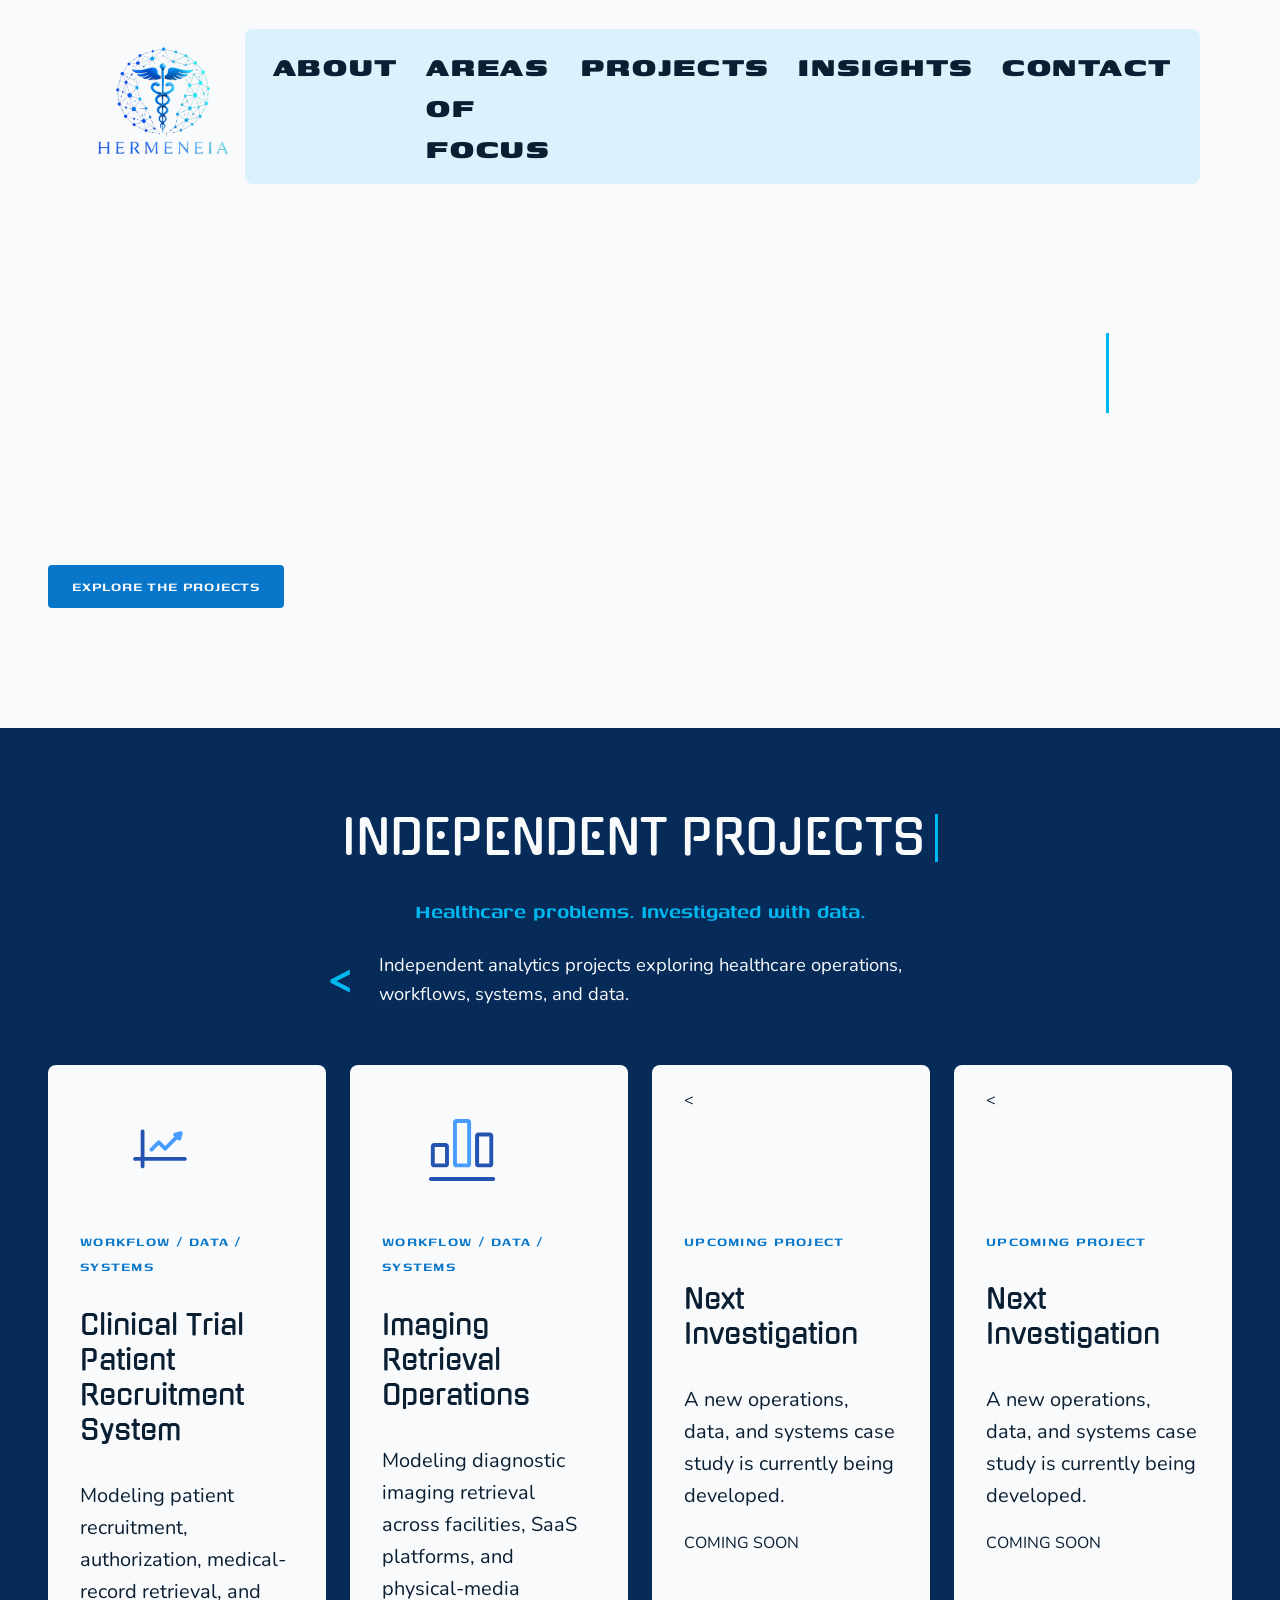
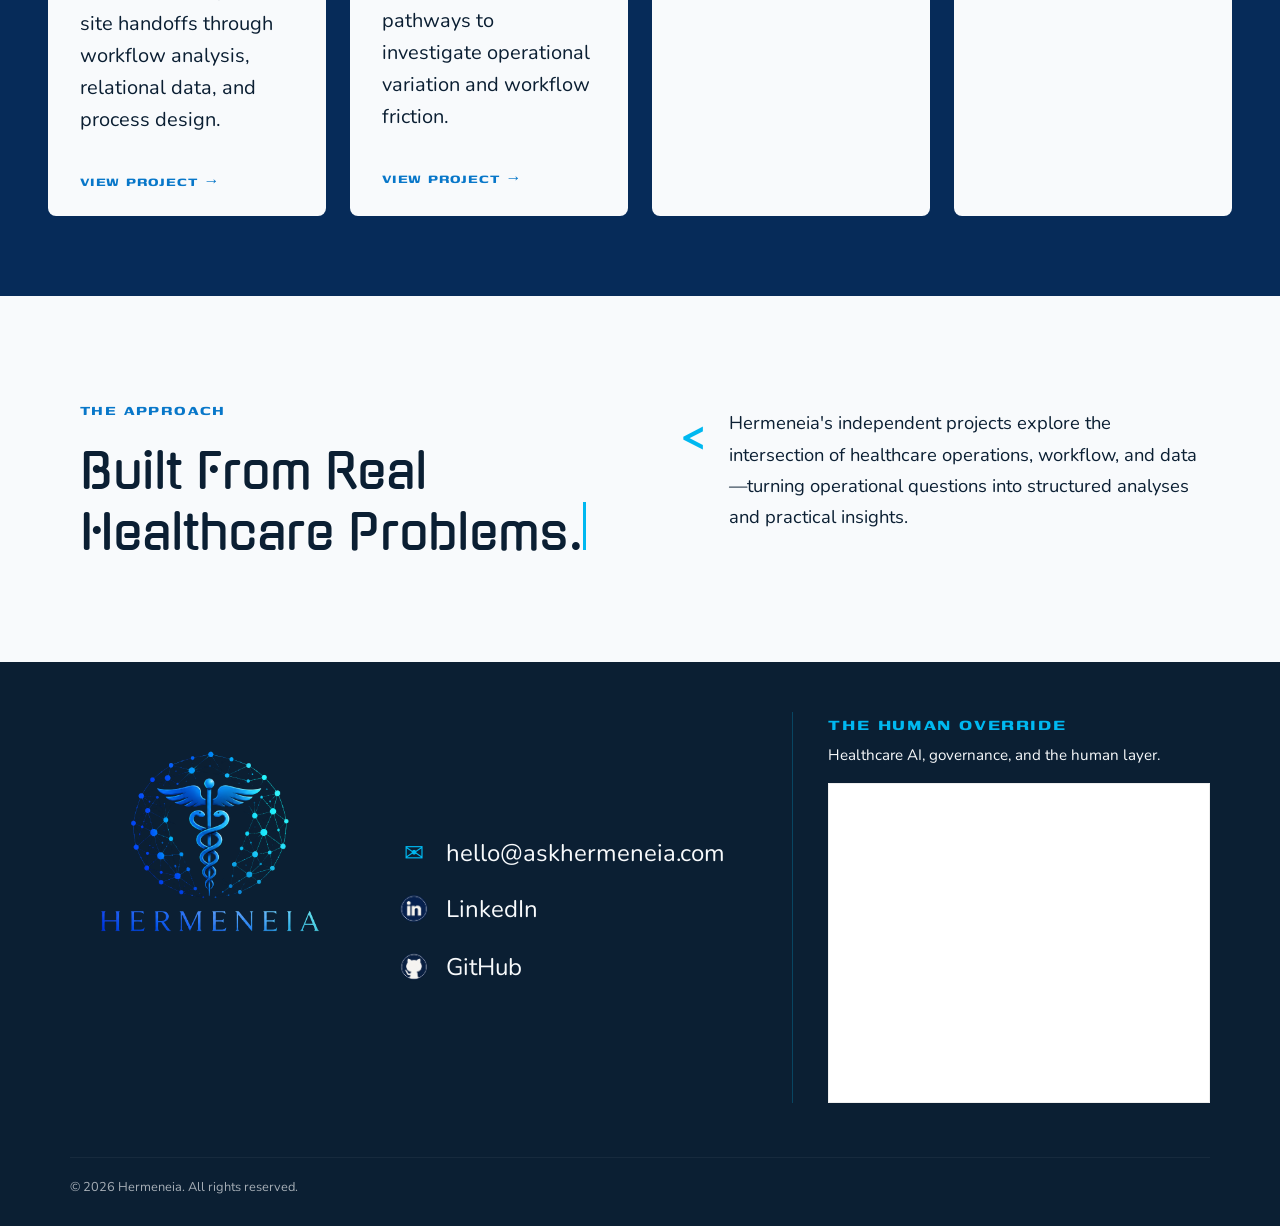
==== commit 18645ff2: "Add imaging case study and contact page" ====
--- a/index.html
+++ b/index.html
@@ -1,219 +1,352 @@
 <!DOCTYPE html>
-<html>
-  <head>
-    <meta charset="UTF-8">
-    <meta name="viewport" content="width=device-width, initial-scale=1.0">
-    <title>Hermeneia</title>
-    <link rel="stylesheet" href="style.css?v=3">
-  </head>
-
-  <body>
-
-    <header>
-      <a class="brand" href="#">
-        <img src="images/hermeneia-logo.png" alt="Hermeneia Consulting logo">
+<html lang="en">
+
+<head>
+  <meta charset="UTF-8">
+  <meta name="viewport" content="width=device-width, initial-scale=1.0">
+
+  <title>Hermeneia</title>
+
+  <link rel="stylesheet" href="style.css?v=4">
+</head>
+
+<body>
+
+  <!-- ========================================
+       HEADER
+       ======================================== -->
+
+  <header>
+
+    <a class="brand" href="index.html">
+      <img src="images/hermeneia-logo.png" alt="Hermeneia logo">
+    </a>
+
+    <nav>
+      <a href="about.html">ABOUT</a>
+      <a href="areas-of-focus.html">AREAS OF FOCUS</a>
+      <a href="index.html#projects">PROJECTS</a>
+      <a href="#">INSIGHTS</a>
+      <a href="contact.html">CONTACT</a>
+    </nav>
+
+  </header>
+
+
+  <main>
+
+    <!-- ========================================
+         HERO
+         ======================================== -->
+
+    <section class="hero">
+
+      <video class="hero-video" autoplay muted loop playsinline>
+        <source src="video/hero-network.mp4" type="video/mp4">
+      </video>
+
+      <div class="hero-content">
+
+        <h1>
+          OPERATIONS. DATA. SYSTEMS.<span class="cursor"></span>
+        </h1>
+
+        <p>
+          Applied projects exploring healthcare operations, workflow design,
+          data analysis, and technical systems.
+        </p>
+
+        <a class="hero-button" href="#projects">
+          EXPLORE THE PROJECTS
+        </a>
+
+      </div>
+
+    </section>
+
+
+    <!-- ========================================
+         PROJECTS
+         ======================================== -->
+
+    <section class="projects" id="projects">
+
+      <div class="projects-header">
+
+        <h2>
+          INDEPENDENT PROJECTS<span class="cursor"></span>
+        </h2>
+
+        <p class="projects-intro">
+          Healthcare problems. Investigated with data.
+        </p>
+
+        <div class="marked-text">
+
+          <span class="text-marker">&lt;</span>
+
+          <p>
+            Independent analytics projects exploring healthcare operations,
+            workflows, systems, and data.
+          </p>
+
+        </div>
+
+      </div>
+
+
+      <div class="project-grid">
+
+        <!-- ========================================
+             PROJECT 01
+             ======================================== -->
+
+        <article class="project-card">
+
+          <img
+            class="project-vector"
+            src="images/clinical-trial.svg"
+            alt=""
+          >
+
+          <p class="project-type">
+            WORKFLOW / DATA / SYSTEMS
+          </p>
+
+          <h3>
+            Clinical Trial Patient Recruitment System
+          </h3>
+
+          <p>
+            Modeling patient recruitment, authorization, medical-record
+            retrieval, and site handoffs through workflow analysis,
+            relational data, and process design.
+          </p>
+
+          <a href="clinical-trial-analytics.html">
+            VIEW PROJECT →
+          </a>
+
+        </article>
+
+
+        <!-- ========================================
+             PROJECT 02
+             ======================================== -->
+
+        <article class="project-card">
+
+          <img
+            class="project-vector"
+            src="images/imaging-platform.svg"
+            alt=""
+          >
+
+          <p class="project-type">
+            WORKFLOW / DATA / SYSTEMS
+          </p>
+
+          <h3>
+            Imaging Retrieval Operations
+          </h3>
+
+          <p>
+            Modeling diagnostic imaging retrieval across facilities,
+            SaaS platforms, and physical-media pathways to investigate
+            operational variation and workflow friction.
+          </p>
+
+          <a href="imaging-retrieval-operations.html">
+            VIEW PROJECT →
+          </a>
+
+        </article>
+
+
+        <!-- ========================================
+             PROJECT 03 — UPCOMING
+             ======================================== -->
+
+        <article class="project-card project-card-upcoming">
+
+          <div class="project-vector project-vector-placeholder">
+            &lt;
+          </div>
+
+          <p class="project-type">
+            UPCOMING PROJECT
+          </p>
+
+          <h3>
+            Next Investigation
+          </h3>
+
+          <p>
+            A new operations, data, and systems case study is currently
+            being developed.
+          </p>
+
+          <span class="project-status">
+            COMING SOON
+          </span>
+
+        </article>
+
+
+        <!-- ========================================
+             PROJECT 04 — UPCOMING
+             ======================================== -->
+
+        <article class="project-card project-card-upcoming">
+
+          <div class="project-vector project-vector-placeholder">
+            &lt;
+          </div>
+
+          <p class="project-type">
+            UPCOMING PROJECT
+          </p>
+
+          <h3>
+            Next Investigation
+          </h3>
+
+          <p>
+            A new operations, data, and systems case study is currently
+            being developed.
+          </p>
+
+          <span class="project-status">
+            COMING SOON
+          </span>
+
+        </article>
+
+      </div>
+
+    </section>
+
+
+    <!-- ========================================
+         APPROACH
+         ======================================== -->
+
+    <section class="approach">
+
+      <div class="approach-heading">
+
+        <p class="approach-label">
+          THE APPROACH
+        </p>
+
+        <h2>
+          Built From Real<br>
+          Healthcare Problems.<span class="cursor"></span>
+        </h2>
+
+      </div>
+
+
+      <div class="approach-text">
+
+        <span class="text-marker">&lt;</span>
+
+        <div class="approach-copy">
+
+          <p>
+            Hermeneia's independent projects explore the intersection of
+            healthcare operations, workflow, and data—turning operational
+            questions into structured analyses and practical insights.
+          </p>
+
+        </div>
+
+      </div>
+
+    </section>
+
+  </main>
+
+
+  <!-- ========================================
+       FOOTER
+       ======================================== -->
+
+  <footer class="site-footer">
+
+    <div class="footer-brand-column">
+
+      <a class="footer-logo" href="index.html">
+        <img src="images/hermeneia-logo.png" alt="Hermeneia logo">
       </a>
 
-      <nav>
-        <a href="about.html">ABOUT</a>
-        <a href="areas-of-focus.html">AREAS OF FOCUS</a>
-        <a href="index.html#projects">PROJECTS</a>
-        <a href="#">INSIGHTS</a>
-        <a href="#">CONTACT</a>
-      </nav>
-    </header>
-
-    <main>
-
-      <section class="hero">
-
-  <video class="hero-video" autoplay muted loop playsinline>
-    <source src="video/hero-network.mp4" type="video/mp4">
-  </video>
-
-  <div class="hero-content">
-    <h1>
-      OPERATIONAL ANALYTICS<br>
-      FOR HEALTHCARE<span class="cursor"></span>
-    </h1>
-
-    <p>
-      Healthcare operations, workflow analysis, and data-driven problem solving.
-    </p>
-
-    <a class="hero-button" href="#">EXPLORE OUR WORK</a>
-  </div>
-
-</section>
-
-      <section class="projects">
-
-        <div class="projects-header">
-
-          <h2>
-            INDEPENDENT PROJECTS<span class="cursor"></span>
-          </h2>
-
-          <p class="projects-intro">
-            Healthcare problems. Investigated with data.
-          </p>
-
-          <div class="marked-text">
-            <span class="text-marker">&lt;</span>
-
-            <p>
-              Independent analytics projects exploring healthcare operations,
-              workflows, systems, and data.
-            </p>
-          </div>
-
-        </div>
-
-        <div class="project-grid">
-
-          <article class="project-card">
-            <img
-              class="project-vector"
-              src="images/clinical-trial.svg"
-              alt=""
-            >
-
-            <p class="project-type">SQL / HEALTHCARE OPERATIONS</p>
-
-            <h3>Clinical Trial SQL Analytics</h3>
-
-            <p>
-              Exploring recruitment, follow-up, records retrieval, and operational
-              performance through healthcare data.
-            </p>
-
-            <a href="clinical-trial-sql-analytics.html">VIEW PROJECT →</a>
-          </article>
-
-          <article class="project-card">
-            <img
-              class="project-vector"
-              src="images/imaging-platform.svg"
-              alt=""
-            >
-
-            <p class="project-type">WORKFLOW / SYSTEMS ANALYSIS</p>
-
-            <h3>SaaS Imaging Platform Efficiency Analysis</h3>
-
-            <p>
-              Examining workflow efficiency across healthcare imaging and
-              records-retrieval platforms.
-            </p>
-
-            <a href="https://github.com/hermeneia-consulting/saas-imaging-platform-efficiency-analysis">VIEW PROJECT →</a>
-          </article>
-
-        </div>
-
-      </section>
-
-      <section class="approach">
-
-        <div class="approach-heading">
-          <p class="approach-label">THE APPROACH</p>
-
-          <h2>
-            Built From Real<br>
-            Healthcare Problems.<span class="cursor"></span>
-          </h2>
-        </div>
-
-        <div class="approach-text">
-
-          <span class="text-marker">&lt;</span>
-
-          <div class="approach-copy">
-            <p>
-              Hermeneia's independent projects explore the intersection of
-              healthcare operations, workflow, and data—turning operational
-              questions into structured analyses and practical insights.
-            </p>
-          </div>
-
-        </div>
-
-      </section>
-
-    </main>
-<!-- ========================================
-     FOOTER
-     ======================================== -->
-
-<footer class="site-footer">
-
-  <div class="footer-brand-column">
-    <a class="footer-logo" href="index.html">
-
-  <img src="images/hermeneia-logo.png" alt="Hermeneia Consulting logo">
-</a>
-
-    <div class="footer-brand">
     </div>
 
-  </div>
-
-  <div class="footer-contact-column">
-
-    <a class="footer-contact-item" href="mailto:YOUR-EMAIL-HERE">
-      <span class="footer-contact-icon">✉</span>
-      <span>hello@askhermeneia.com</span>
-    </a>
-
-    <a
-      class="footer-contact-item"
-      href="https://www.linkedin.com/company/hermeneia-healthcare/"
-      target="_blank"
-      rel="noopener noreferrer"
-    >
-      <img src="images/linkedin-icon.png" alt="">
-      <span>LinkedIn</span>
-    </a>
-
-    <a
-      class="footer-contact-item"
-      href="https://github.com/hermeneia-consulting"
-      target="_blank"
-      rel="noopener noreferrer"
-    >
-      <img src="images/github-icon.png" alt="">
-      <span>GitHub</span>
-    </a>
-
-  </div>
-
-  <div class="footer-publication-column">
-
-    <p class="footer-publication-label">THE HUMAN OVERRIDE</p>
-
-    <p class="footer-publication-copy">
-      Healthcare AI, governance, and the human layer.
-    </p>
-
-    <div class="footer-newsletter">
-      <iframe
-        src="https://thehumanoverride.substack.com/embed"
-        width="480"
-        height="320"
-        style="border: 1px solid #EEE; background: white"
-        frameborder="0"
-        scrolling="no">
-      </iframe>
+
+    <div class="footer-contact-column">
+
+      <a
+        class="footer-contact-item"
+        href="mailto:hello@askhermeneia.com"
+      >
+        <span class="footer-contact-icon">✉</span>
+        <span>hello@askhermeneia.com</span>
+      </a>
+
+      <a
+        class="footer-contact-item"
+        href="https://www.linkedin.com/company/hermeneia-healthcare/"
+        target="_blank"
+        rel="noopener noreferrer"
+      >
+        <img src="images/linkedin-icon.png" alt="">
+        <span>LinkedIn</span>
+      </a>
+
+      <a
+        class="footer-contact-item"
+        href="https://github.com/hermeneia-consulting"
+        target="_blank"
+        rel="noopener noreferrer"
+      >
+        <img src="images/github-icon.png" alt="">
+        <span>GitHub</span>
+      </a>
+
     </div>
 
-  </div>
-
-  <div class="footer-copyright">
-    © 2026 Hermeneia Consulting. All rights reserved.
-  </div>
-
-</footer>
-
-<!-- END FOOTER -->
-  </body>
+
+    <div class="footer-publication-column">
+
+      <p class="footer-publication-label">
+        THE HUMAN OVERRIDE
+      </p>
+
+      <p class="footer-publication-copy">
+        Healthcare AI, governance, and the human layer.
+      </p>
+
+      <div class="footer-newsletter">
+
+        <iframe
+          src="https://thehumanoverride.substack.com/embed"
+          width="480"
+          height="320"
+          style="border: 1px solid #EEE; background: white"
+          frameborder="0"
+          scrolling="no">
+        </iframe>
+
+      </div>
+
+    </div>
+
+
+    <div class="footer-copyright">
+      © 2026 Hermeneia. All rights reserved.
+    </div>
+
+  </footer>
+
+</body>
 </html>
--- a/style.css
+++ b/style.css
@@ -1899,6 +1899,9 @@
   color: var(--blue);
 }
 
+.project-future-state .project-section-heading {
+  text-align: left;
+}
 
 /* TECHNICAL */
 
@@ -1919,9 +1922,12 @@
 
   color: var(--off-white);
 }
+
 .project-technical .project-detail-label {
   max-width: none;
   margin: 0 auto 18px;
+
+  color: var(--cyan);
   text-align: center;
 }
 
@@ -1931,8 +1937,255 @@
 
   font-size: 0.95rem;
   color: var(--ice-blue);
+
   text-align: center;
 }
+
+.project-technical .project-section-heading {
+  text-align: left;
+}
+
+.project-technical .project-section-heading h2 {
+  color: var(--off-white);
+}
+
+.project-technical .project-section-heading p {
+  color: var(--off-white);
+}
+
+.project-technical .project-github-link {
+  display: inline-block;
+  margin-top: 20px;
+
+  font-family: 'Genos', sans-serif;
+  font-weight: 700;
+  letter-spacing: 0.05em;
+
+  color: var(--cyan);
+  text-decoration: none;
+}
+
+.project-technical .project-github-link:hover {
+  color: var(--off-white);
+}
+
+/* ========================================
+   CONTACT PAGE — HERO
+   ======================================== */
+
+.contact-hero {
+  position: relative;
+  overflow: hidden;
+
+  min-height: 520px;
+  padding: 100px 80px;
+
+  display: flex;
+  align-items: center;
+
+  background-color: var(--deep-blue);
+  color: var(--off-white);
+}
+
+.contact-hero-content {
+  position: relative;
+  z-index: 2;
+
+  width: 55%;
+  max-width: 720px;
+}
+
+.contact-hero .project-detail-label {
+  margin: 0 0 24px;
+
+  font-family: 'Genos', sans-serif;
+  font-size: 1.1rem;
+  font-weight: 700;
+  letter-spacing: 0.1em;
+
+  color: var(--cyan);
+}
+
+.contact-hero h1 {
+  margin: 0;
+
+  font-family: 'Gugi', sans-serif;
+  font-size: 4.5rem;
+  font-weight: 400;
+  line-height: 1.1;
+
+  color: var(--off-white);
+}
+
+.contact-hero-content > p:not(.project-detail-label) {
+  max-width: 580px;
+  margin-top: 32px;
+
+  font-family: 'Nunito', sans-serif;
+  font-size: 1.25rem;
+  line-height: 1.6;
+
+  color: var(--off-white);
+}
+
+.contact-hero-network {
+  position: absolute;
+  top: 50%;
+  right: 8%;
+
+  width: 70%;
+  max-width: 900px;
+  height: auto;
+
+  transform: translateY(-50%);
+
+  opacity: 0.65;
+  z-index: 1;
+
+  -webkit-mask-image: linear-gradient(
+    to right,
+    transparent 0%,
+    black 18%,
+    black 100%
+  );
+
+  mask-image: linear-gradient(
+    to right,
+    transparent 0%,
+    black 18%,
+    black 100%
+  );
+}
+
+/* CONTACT BODY */
+
+.contact-section {
+  padding: 90px 8%;
+
+  background-color: var(--off-white);
+}
+
+.contact-grid {
+  max-width: 1200px;
+  margin: 0 auto;
+
+  display: grid;
+  grid-template-columns: 1.4fr 0.8fr;
+  gap: 100px;
+}
+
+.contact-form-column h2 {
+  margin: 0 0 40px;
+
+  font-family: 'Gugi', sans-serif;
+  font-size: 2.4rem;
+
+  color: var(--navy);
+}
+
+
+/* FORM */
+
+.contact-form {
+  display: flex;
+  flex-direction: column;
+}
+
+.contact-form label {
+  margin: 0 0 8px;
+
+  font-family: 'Genos', sans-serif;
+  font-weight: 700;
+  letter-spacing: 0.12em;
+
+  color: var(--navy);
+}
+
+.contact-form input,
+.contact-form textarea {
+  width: 100%;
+  box-sizing: border-box;
+
+  margin-bottom: 26px;
+  padding: 14px 16px;
+
+  border: 1px solid rgba(11, 31, 51, 0.3);
+  background: transparent;
+
+  font-family: 'Nunito', sans-serif;
+  font-size: 1rem;
+
+  color: var(--navy);
+}
+
+.contact-form textarea {
+  resize: vertical;
+  min-height: 160px;
+}
+
+.contact-form input:focus,
+.contact-form textarea:focus {
+  outline: 2px solid var(--cyan);
+  outline-offset: 2px;
+}
+
+.contact-form button {
+  width: fit-content;
+
+  padding: 14px 28px;
+
+  border: 0;
+  background-color: var(--blue);
+
+  font-family: 'Genos', sans-serif;
+  font-size: 1rem;
+  font-weight: 700;
+  letter-spacing: 0.08em;
+
+  color: var(--off-white);
+
+  cursor: pointer;
+}
+
+.contact-form button:hover {
+  background-color: var(--cyan);
+  color: var(--navy);
+}
+
+
+/* CONTACT LINKS */
+
+.contact-links-column {
+  padding-top: 80px;
+}
+
+.contact-link-block {
+  margin-bottom: 45px;
+}
+
+.contact-label {
+  margin: 0 0 10px;
+
+  font-family: 'Genos', sans-serif;
+  font-size: 0.9rem;
+  font-weight: 700;
+  letter-spacing: 0.15em;
+
+  color: var(--cyan);
+}
+
+.contact-link-block a {
+  font-family: 'Nunito', sans-serif;
+  font-size: 1.1rem;
+
+  color: var(--navy);
+  text-decoration: none;
+}
+
+.contact-link-block a:hover {
+  color: var(--blue);
+}
+
 /* ========================================
    RESPONSIVE — SMALL DESKTOP / TABLET
    ======================================== */
@@ -1950,6 +2203,22 @@
    ======================================== */
 
 @media (max-width: 900px) {
+  
+  /* CONTACT */
+
+.contact-hero {
+  min-height: auto;
+  padding: 80px 32px;
+}
+
+.contact-grid {
+  grid-template-columns: 1fr;
+  gap: 40px;
+}
+
+.contact-links-column {
+  padding-top: 0;
+}
 
   /* HEADER */
 
@@ -2266,6 +2535,32 @@
    ======================================== */
 
 @media (max-width: 600px) {
+
+  /* CONTACT — PHONE */
+
+.contact-hero {
+  padding: 65px 22px;
+}
+
+.contact-hero h1 {
+  font-size: 2.8rem;
+}
+
+.contact-hero-content > p:not(.project-detail-label) {
+  font-size: 1rem;
+}
+
+.contact-section {
+  padding: 60px 22px;
+}
+
+.contact-form-column h2 {
+  font-size: 2rem;
+}
+
+.contact-form button {
+  width: 100%;
+}
 
   /* HEADER */
 
